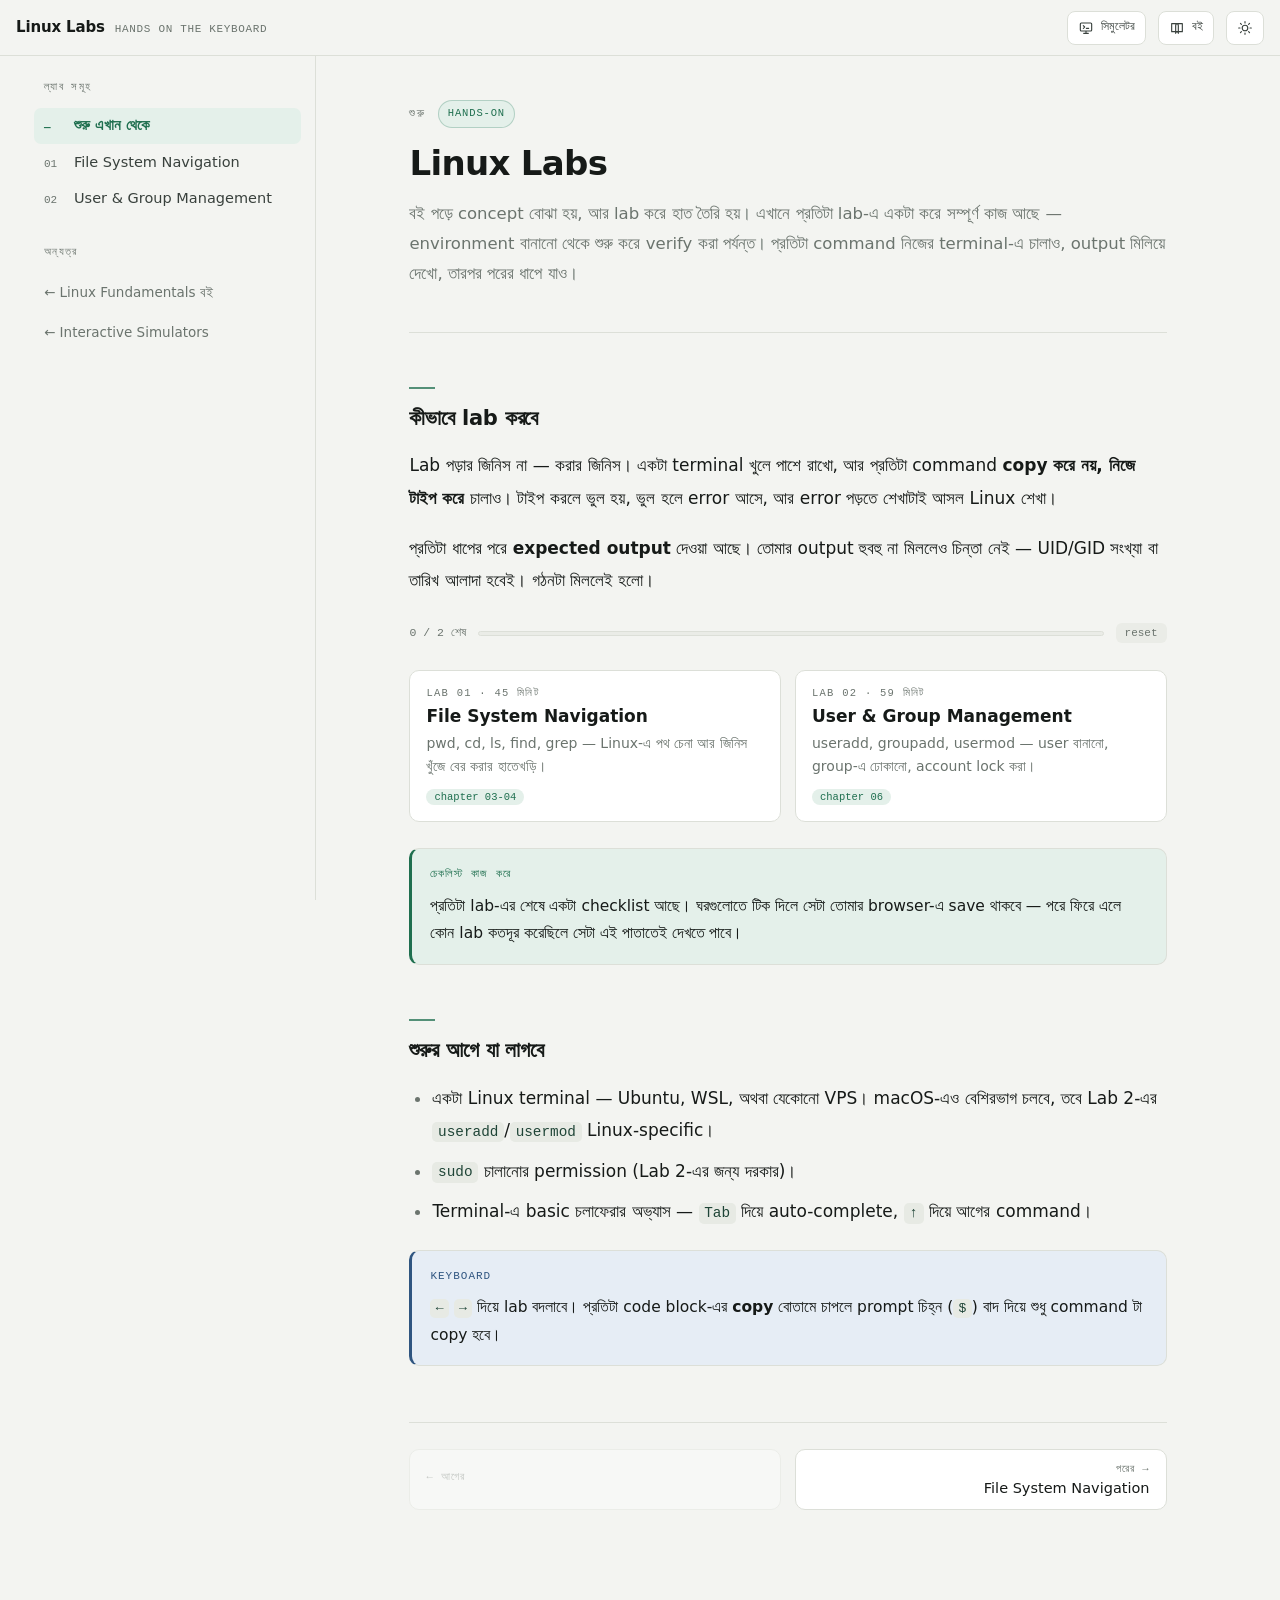
==== labs.html @ 4e027e4c "feat: add labs page and update simulators and index navigation links" ====
<!DOCTYPE html>
<html lang="bn" data-theme="light">
<head>
<meta charset="UTF-8">
<meta name="viewport" content="width=device-width, initial-scale=1">
<title>Linux Labs — হাতে-কলমে অনুশীলন</title>
<style>
/* ============================================================
   TOKENS  — index.html / simulators.html-এর সাথে হুবহু এক
   ============================================================ */
:root{
  --bg:#F3F4F1;
  --surface:#FFFFFF;
  --surface-2:#EAECE7;
  --text:#161A18;
  --text-soft:#39413D;
  --muted:#6B746E;
  --border:#DCDFD8;
  --border-strong:#C4C9C0;
  --accent:#1F6F4F;
  --accent-soft:#E4F0EA;
  --amber:#8A5A00;
  --amber-soft:#FBF0DC;
  --red:#A32217;
  --red-soft:#FBE7E4;
  --blue:#2F5580;
  --blue-soft:#E6EDF5;
  --code-bg:#1B211F;
  --code-text:#DCE5E0;
  --code-inline-bg:#E7EAE4;
  --code-inline-text:#1E4436;
  --shadow:0 1px 2px rgba(20,30,25,.05), 0 8px 24px -14px rgba(20,30,25,.28);

  --mono:"SF Mono",ui-monospace,"JetBrains Mono","Cascadia Mono",Menlo,Consolas,"Liberation Mono",monospace;
  --bangla:"Noto Sans Bengali","Hind Siliguri","Baloo Da 2",SolaimanLipi,Kalpurush,"Nirmala UI","Shonar Bangla",system-ui,-apple-system,"Segoe UI",Roboto,sans-serif;

  --measure:70ch;
  --sidebar:296px;
  --r:10px;
}
html[data-theme="dark"]{
  --bg:#101413;
  --surface:#171C1A;
  --surface-2:#1E2523;
  --text:#E2E8E4;
  --text-soft:#C3CCC7;
  --muted:#8B9791;
  --border:#28302D;
  --border-strong:#39433F;
  --accent:#5FBF8E;
  --accent-soft:#16261F;
  --amber:#D9A441;
  --amber-soft:#2A2115;
  --red:#E77A6E;
  --red-soft:#2C1A18;
  --blue:#7FA9DA;
  --blue-soft:#161F2A;
  --code-bg:#0B0F0E;
  --code-text:#D3DCD7;
  --code-inline-bg:#20302A;
  --code-inline-text:#8ED9B4;
  --shadow:0 1px 2px rgba(0,0,0,.4), 0 10px 30px -18px rgba(0,0,0,.9);
}

/* ============================================================
   BASE
   ============================================================ */
*,*::before,*::after{box-sizing:border-box}
html{scroll-behavior:smooth;-webkit-text-size-adjust:100%}
@media (prefers-reduced-motion:reduce){html{scroll-behavior:auto}*{animation:none!important;transition:none!important}}
body{
  margin:0;background:var(--bg);color:var(--text);
  font-family:var(--bangla);font-size:17px;line-height:1.9;
  font-feature-settings:"kern";
  -webkit-font-smoothing:antialiased;
}
h1,h2,h3,h4{line-height:1.45;font-weight:700;color:var(--text)}
p{margin:0 0 1.05em}
a{color:var(--accent);text-decoration-thickness:1px;text-underline-offset:3px}
::selection{background:var(--accent-soft);color:var(--text)}
:focus-visible{outline:2px solid var(--accent);outline-offset:3px;border-radius:4px}
.mono,.eyebrow,.layer-tag,.kbd,.tocnum,.ch-num{font-family:var(--mono)}

code{
  font-family:var(--mono);font-size:.845em;
  background:var(--code-inline-bg);color:var(--code-inline-text);
  padding:.15em .4em;border-radius:5px;word-break:break-word;
}

/* ============================================================
   PROGRESS
   ============================================================ */
#progress{position:fixed;top:0;left:0;height:2px;width:0;background:var(--accent);z-index:60;transition:width .12s linear}

/* ============================================================
   TOPBAR
   ============================================================ */
header.topbar{
  position:sticky;top:0;z-index:50;
  display:flex;align-items:center;gap:12px;
  height:56px;padding:0 16px;
  background:var(--bg);
  background:color-mix(in srgb,var(--bg) 88%,transparent);
  backdrop-filter:saturate(140%) blur(10px);
  border-bottom:1px solid var(--border);
}
.brand{display:flex;align-items:baseline;gap:10px;min-width:0}
.brand b{font-size:15px;letter-spacing:-.01em;white-space:nowrap}
.brand span{font-family:var(--mono);font-size:11px;color:var(--muted);letter-spacing:.06em;text-transform:uppercase}
.spacer{flex:1}
.iconbtn{
  display:inline-flex;align-items:center;justify-content:center;gap:7px;
  height:34px;min-width:34px;padding:0 10px;
  background:var(--surface);color:var(--text-soft);
  border:1px solid var(--border);border-radius:8px;cursor:pointer;
  font-family:var(--mono);font-size:12px;text-decoration:none;
}
.iconbtn:hover{border-color:var(--border-strong);color:var(--text)}
.iconbtn svg{width:16px;height:16px;stroke:currentColor;fill:none;stroke-width:1.7;stroke-linecap:round;stroke-linejoin:round}
#menuBtn{display:none}

/* ============================================================
   LAYOUT
   ============================================================ */
.wrap{display:flex;align-items:flex-start;max-width:1240px;margin:0 auto}
aside{
  position:sticky;top:56px;flex:0 0 var(--sidebar);width:var(--sidebar);
  height:calc(100vh - 56px);overflow-y:auto;padding:22px 14px 60px;
  border-right:1px solid var(--border);
  scrollbar-width:thin;
}
aside .sec-label{
  font-family:var(--mono);font-size:10.5px;letter-spacing:.12em;text-transform:uppercase;
  color:var(--muted);padding:0 10px;margin-bottom:10px;
}
aside .sec-label + .sec-label,aside nav + .sec-label{margin-top:26px}
nav ol{list-style:none;margin:0;padding:0}
.toc-item{
  display:flex;gap:10px;align-items:baseline;width:100%;text-align:left;
  padding:7px 10px;margin-bottom:1px;border:0;background:none;cursor:pointer;
  border-radius:7px;color:var(--text-soft);font-family:var(--bangla);font-size:14.5px;line-height:1.5;
}
.toc-item:hover{background:var(--surface-2)}
.toc-item .tocnum{font-size:11px;color:var(--muted);flex:0 0 20px}
.toc-item.active{background:var(--accent-soft);color:var(--accent);font-weight:600}
.toc-item.active .tocnum{color:var(--accent)}
.toc-item .dot{
  flex:0 0 7px;width:7px;height:7px;border-radius:50%;margin-left:auto;
  background:var(--accent);opacity:0;transition:opacity .15s;
}
.toc-item.done .dot{opacity:.85}
.backlink{
  display:flex;gap:8px;align-items:center;padding:7px 10px;border-radius:7px;
  color:var(--muted);font-size:13.5px;text-decoration:none;
}
.backlink:hover{background:var(--surface-2);color:var(--accent)}

main{flex:1;min-width:0;padding:44px 40px 96px}
.col{max-width:var(--measure);margin:0 auto}

/* ============================================================
   LAB SECTION
   ============================================================ */
.lab{display:none}
.lab.active{display:block;animation:fade .28s ease}
@keyframes fade{from{opacity:0;transform:translateY(6px)}to{opacity:1;transform:none}}

.ch-head{margin-bottom:34px;padding-bottom:26px;border-bottom:1px solid var(--border)}
.ch-meta{display:flex;align-items:center;gap:12px;margin-bottom:14px;flex-wrap:wrap}
.ch-num{font-size:12px;letter-spacing:.14em;color:var(--muted);text-transform:uppercase}
.layer-tag{
  font-size:10.5px;letter-spacing:.08em;text-transform:uppercase;
  padding:3px 9px;border-radius:999px;
  background:var(--accent-soft);color:var(--accent);border:1px solid color-mix(in srgb,var(--accent) 25%,transparent);
}
.layer-tag.time{background:var(--surface-2);color:var(--muted);border-color:var(--border)}
.ch-head h2{margin:0;font-size:clamp(26px,4.2vw,34px);letter-spacing:-.02em;line-height:1.28}
.ch-lede{margin-top:14px;color:var(--muted);font-size:16.5px;line-height:1.8}

.lab h3{margin:46px 0 16px;font-size:21px;letter-spacing:-.01em;padding-top:8px}
.lab h3::before{content:"";display:block;width:26px;height:2px;background:var(--accent);margin-bottom:14px;opacity:.75}
.lab h4{margin:26px 0 10px;font-size:16.5px}
.lab ul,.lab ol{margin:0 0 1.1em;padding-left:1.35em}
.lab li{margin-bottom:.5em}
.lab li::marker{color:var(--muted)}
strong,b{font-weight:700;color:var(--text)}
hr{border:0;border-top:1px solid var(--border);margin:44px 0}

/* ============================================================
   BOX / CALLOUT
   ============================================================ */
.box{
  margin:22px 0;padding:16px 18px;border-radius:var(--r);
  border:1px solid var(--border);border-left:3px solid var(--border-strong);
  background:var(--surface);font-size:15.5px;line-height:1.78;
}
.box .box-t{font-family:var(--mono);font-size:11px;letter-spacing:.09em;text-transform:uppercase;margin-bottom:8px;color:var(--text-soft)}
.box p:last-child,.box ul:last-child,.box ol:last-child{margin-bottom:0}
.box.note{border-left-color:var(--blue);background:var(--blue-soft)}
.box.note .box-t{color:var(--blue)}
.box.tip{border-left-color:var(--accent);background:var(--accent-soft)}
.box.tip .box-t{color:var(--accent)}
.box.warn{border-left-color:var(--amber);background:var(--amber-soft)}
.box.warn .box-t{color:var(--amber)}
.box.danger{border-left-color:var(--red);background:var(--red-soft)}
.box.danger .box-t{color:var(--red)}
.box.confuse{border-left-color:var(--border-strong);background:var(--surface-2)}
.box.confuse .box-t{color:var(--muted)}

table{width:100%;border-collapse:collapse;margin:22px 0;font-size:15px}
th,td{border:1px solid var(--border);padding:9px 12px;text-align:left;vertical-align:top}
th{background:var(--surface-2);font-weight:600;font-size:13.5px}
td{background:var(--surface)}

/* ============================================================
   CODE BLOCK
   ============================================================ */
.code{position:relative;margin:20px 0}
.code-bar{
  display:flex;align-items:center;justify-content:space-between;
  background:var(--code-bg);border-bottom:1px solid rgba(255,255,255,.09);
  padding:7px 10px 7px 14px;border-radius:var(--r) var(--r) 0 0;
}
.code-bar span{font-family:var(--mono);font-size:11px;color:#8FA69A;letter-spacing:.05em}
.copy{
  font-family:var(--mono);font-size:11px;color:#9FB5A9;background:rgba(255,255,255,.07);
  border:0;border-radius:6px;padding:4px 9px;cursor:pointer;
}
.copy:hover{background:rgba(255,255,255,.14);color:#DCE5E0}
.copy.done{color:#7FD9A9}
.code pre{
  margin:0;background:var(--code-bg);color:var(--code-text);
  padding:14px 16px;border-radius:0 0 var(--r) var(--r);
  overflow-x:auto;font-family:var(--mono);font-size:13.5px;line-height:1.75;
}
.code pre .c{color:#7E9A8C}   /* comment */
.code pre .p{color:#6FBF97}   /* prompt  */
.code pre .o{color:#9FB5A9}   /* output  */

/* ============================================================
   OUTPUT  — screenshot-এর বদলে আসল terminal output
   ============================================================ */
.out{
  margin:16px 0 22px;border:1px solid var(--border-strong);border-radius:var(--r);
  background:var(--surface);overflow:hidden;
}
.out-bar{
  display:flex;align-items:center;gap:8px;padding:7px 13px;
  background:var(--surface-2);border-bottom:1px solid var(--border);
  font-family:var(--mono);font-size:10.5px;letter-spacing:.11em;text-transform:uppercase;color:var(--muted);
}
.out-bar::before{content:"";width:7px;height:7px;border-radius:50%;background:var(--accent);flex:0 0 7px}
.out pre{
  margin:0;padding:13px 16px;overflow-x:auto;
  font-family:var(--mono);font-size:13px;line-height:1.8;color:var(--text-soft);white-space:pre;
}
.out pre b{color:var(--accent);font-weight:600}
.out .note-line{
  padding:10px 16px;border-top:1px solid var(--border);
  font-size:14.5px;line-height:1.7;color:var(--muted);background:var(--surface-2);
}

/* ============================================================
   STEP
   ============================================================ */
.step{
  position:relative;margin:34px 0;padding:0 0 0 46px;
}
.step::before{
  content:attr(data-n);position:absolute;left:0;top:1px;
  width:30px;height:30px;border-radius:50%;
  display:flex;align-items:center;justify-content:center;
  font-family:var(--mono);font-size:12.5px;font-weight:600;
  background:var(--accent-soft);color:var(--accent);
  border:1px solid color-mix(in srgb,var(--accent) 28%,transparent);
}
.step::after{
  content:"";position:absolute;left:15px;top:38px;bottom:-16px;width:1px;background:var(--border);
}
.step:last-of-type::after{display:none}
.step > h4{margin:2px 0 10px;font-size:17px}
.step > .obj{
  font-size:15px;color:var(--muted);margin:0 0 12px;
}
@media (max-width:520px){
  .step{padding-left:0}
  .step::before{position:static;margin-bottom:10px}
  .step::after{display:none}
}

/* ============================================================
   CHALLENGE / SOLUTION
   ============================================================ */
.solve{margin:18px 0 0;border:1px dashed var(--border-strong);border-radius:var(--r);overflow:hidden}
.solve > summary{
  list-style:none;cursor:pointer;padding:11px 16px;background:var(--surface-2);
  font-family:var(--mono);font-size:11.5px;letter-spacing:.09em;text-transform:uppercase;color:var(--muted);
  display:flex;align-items:center;gap:9px;
}
.solve > summary::-webkit-details-marker{display:none}
.solve > summary::before{content:"▸";color:var(--accent);font-size:13px}
.solve[open] > summary::before{content:"▾"}
.solve > summary:hover{color:var(--accent)}
.solve .sbody{padding:4px 16px 14px}
.solve .sbody > :first-child{margin-top:14px}

/* ============================================================
   CHECKLIST
   ============================================================ */
.check{
  margin:26px 0;border:1px solid var(--border);border-radius:var(--r);
  background:var(--surface);overflow:hidden;
}
.check .ct{
  padding:11px 16px;background:var(--surface-2);border-bottom:1px solid var(--border);
  font-family:var(--mono);font-size:11px;letter-spacing:.09em;text-transform:uppercase;color:var(--muted);
}
.check label{
  display:flex;gap:12px;align-items:flex-start;padding:11px 16px;
  border-bottom:1px solid var(--border);cursor:pointer;font-size:15.5px;line-height:1.7;
}
.check label:last-child{border-bottom:0}
.check label:hover{background:var(--surface-2)}
.check input{
  appearance:none;flex:0 0 18px;width:18px;height:18px;margin-top:5px;
  border:1.5px solid var(--border-strong);border-radius:5px;background:var(--surface);cursor:pointer;
}
.check input:checked{background:var(--accent);border-color:var(--accent)}
.check input:checked::after{
  content:"✓";display:block;color:#fff;font-size:12px;line-height:15px;text-align:center;font-weight:700;
}
.check input:checked + span{color:var(--muted);text-decoration:line-through;text-decoration-color:var(--border-strong)}

/* ============================================================
   HUB
   ============================================================ */
.hub-grid{display:grid;grid-template-columns:repeat(auto-fill,minmax(248px,1fr));gap:14px;margin:26px 0}
.hub-card{
  text-align:left;padding:16px;border:1px solid var(--border);border-radius:var(--r);
  background:var(--surface);cursor:pointer;font-family:var(--bangla);position:relative;
  transition:border-color .15s,transform .15s,box-shadow .15s;
}
.hub-card:hover{border-color:var(--accent);transform:translateY(-2px);box-shadow:var(--shadow)}
.hub-card .hn{font-family:var(--mono);font-size:10.5px;letter-spacing:.12em;text-transform:uppercase;color:var(--muted)}
.hub-card .ht{font-size:17px;font-weight:700;margin:7px 0 6px;color:var(--text)}
.hub-card .hd2{font-size:14px;color:var(--muted);line-height:1.65}
.hub-card .hc{
  display:inline-block;margin-top:11px;font-family:var(--mono);font-size:10.5px;
  padding:2px 8px;border-radius:999px;background:var(--accent-soft);color:var(--accent);
}
.hub-card .hdone{
  position:absolute;top:14px;right:14px;font-family:var(--mono);font-size:10px;
  color:var(--accent);opacity:0;transition:opacity .15s;
}
.hub-card.done .hdone{opacity:1}
.hub-card.done{border-color:color-mix(in srgb,var(--accent) 40%,var(--border))}

.progress-line{
  display:flex;align-items:center;gap:12px;margin:26px 0 6px;
  font-family:var(--mono);font-size:11.5px;color:var(--muted);
}
.progress-line .bar{
  flex:1;height:5px;border-radius:999px;background:var(--surface-2);overflow:hidden;
  border:1px solid var(--border);
}
.progress-line .bar i{display:block;height:100%;background:var(--accent);width:0;transition:width .3s}

/* ============================================================
   PAGER + RESPONSIVE
   ============================================================ */
.pager{display:flex;gap:14px;margin-top:56px;padding-top:26px;border-top:1px solid var(--border)}
.pager button{
  flex:1;padding:13px 16px;border-radius:var(--r);cursor:pointer;
  background:var(--surface);border:1px solid var(--border);color:var(--text);
  font-family:var(--bangla);font-size:14.5px;text-align:left;
}
.pager button:hover:not(:disabled){border-color:var(--accent);color:var(--accent)}
.pager button:disabled{opacity:.35;cursor:not-allowed}
.pager .dir{display:block;font-family:var(--mono);font-size:10.5px;letter-spacing:.1em;text-transform:uppercase;color:var(--muted);margin-bottom:5px}
.pager .nextbtn{text-align:right}

.scrim{position:fixed;inset:0;background:rgba(10,14,12,.45);z-index:44;display:none}
.scrim.open{display:block}

@media (max-width:960px){
  #menuBtn{display:inline-flex}
  .brand span{display:none}
  aside{
    position:fixed;top:56px;left:0;z-index:45;
    background:var(--surface);transform:translateX(-104%);transition:transform .22s ease,visibility .22s;
    box-shadow:var(--shadow);visibility:hidden;
  }
  aside.open{transform:none;visibility:visible}
  main{padding:30px 20px 80px}
  body{font-size:16.5px}
}
@media (max-width:640px){
  .topbar a.iconbtn span{display:none}
  .pager{flex-direction:column}
  main{padding:24px 15px 70px}
  .code pre{font-size:12.5px}
  .out pre{font-size:12px}
}
@media print{
  aside,header.topbar,.pager,#progress{display:none}
  .lab{display:block!important;page-break-after:always}
  .solve{display:block}
  .solve .sbody{display:block!important}
}
</style>
</head>
<body>

<div id="progress"></div>

<header class="topbar">
  <button class="iconbtn" id="menuBtn" aria-label="Menu">
    <svg viewBox="0 0 24 24"><path d="M4 7h16M4 12h16M4 17h16"/></svg>
  </button>
  <div class="brand">
    <b>Linux Labs</b>
    <span>hands on the keyboard</span>
  </div>
  <div class="spacer"></div>
  <a class="iconbtn" href="simulators.html" title="Interactive simulators">
    <svg viewBox="0 0 24 24"><path d="M5 4.5h14a1.5 1.5 0 0 1 1.5 1.5v9a1.5 1.5 0 0 1-1.5 1.5H5A1.5 1.5 0 0 1 3.5 15V6A1.5 1.5 0 0 1 5 4.5zM8.5 20h7M12 16.5V20"/><path d="M8 8.5l2 2-2 2M12.5 12.5h3.5"/></svg>
    <span>সিমুলেটর</span>
  </a>
  <a class="iconbtn" href="index.html" title="বইয়ে ফিরে যাও">
    <svg viewBox="0 0 24 24"><path d="M4 5.5h7a3 3 0 0 1 3 3V20a2.5 2.5 0 0 0-2.5-2.5H4zM20 5.5h-7a3 3 0 0 0-3 3V20a2.5 2.5 0 0 1 2.5-2.5H20z"/></svg>
    <span>বই</span>
  </a>
  <button class="iconbtn" id="themeBtn" aria-label="Theme" title="Dark / light">
    <svg id="themeIcon" viewBox="0 0 24 24"><circle cx="12" cy="12" r="4.2"/><path d="M12 2.5v2M12 19.5v2M2.5 12h2M19.5 12h2M5.2 5.2l1.4 1.4M17.4 17.4l1.4 1.4M18.8 5.2l-1.4 1.4M6.6 17.4l-1.4 1.4"/></svg>
  </button>
</header>

<div class="scrim" id="scrim"></div>

<div class="wrap">
  <aside id="sidebar">
    <div class="sec-label">ল্যাব সমূহ</div>
    <nav><ol id="toc"></ol></nav>
    <div class="sec-label">অন্যত্র</div>
    <a class="backlink" href="index.html">← Linux Fundamentals বই</a>
    <a class="backlink" href="simulators.html">← Interactive Simulators</a>
  </aside>

  <main>
    <div class="col" id="content">

<!-- ================================================================
     HUB
     ================================================================ -->
<section class="lab active" id="l0" data-title="শুরু এখান থেকে" data-layer="hub">
  <div class="ch-head">
    <div class="ch-meta"><span class="ch-num">শুরু</span><span class="layer-tag">hands-on</span></div>
    <h2>Linux Labs</h2>
    <p class="ch-lede">বই পড়ে concept বোঝা হয়, আর lab করে হাত তৈরি হয়। এখানে প্রতিটা lab-এ একটা করে সম্পূর্ণ কাজ আছে — environment বানানো থেকে শুরু করে verify করা পর্যন্ত। প্রতিটা command নিজের terminal-এ চালাও, output মিলিয়ে দেখো, তারপর পরের ধাপে যাও।</p>
  </div>

  <h3>কীভাবে lab করবে</h3>
  <p>Lab পড়ার জিনিস না — করার জিনিস। একটা terminal খুলে পাশে রাখো, আর প্রতিটা command <b>copy করে নয়, নিজে টাইপ করে</b> চালাও। টাইপ করলে ভুল হয়, ভুল হলে error আসে, আর error পড়তে শেখাটাই আসল Linux শেখা।</p>
  <p>প্রতিটা ধাপের পরে <b>expected output</b> দেওয়া আছে। তোমার output হুবহু না মিললেও চিন্তা নেই — UID/GID সংখ্যা বা তারিখ আলাদা হবেই। গঠনটা মিললেই হলো।</p>

  <div class="progress-line">
    <span id="hubCount">0 / 2 শেষ</span>
    <span class="bar"><i id="hubBar"></i></span>
    <button class="copy" id="resetBtn" style="background:var(--surface-2);color:var(--muted)">reset</button>
  </div>

  <div class="hub-grid" id="hubGrid"></div>

  <div class="box tip">
    <div class="box-t">চেকলিস্ট কাজ করে</div>
    <p>প্রতিটা lab-এর শেষে একটা checklist আছে। ঘরগুলোতে টিক দিলে সেটা তোমার browser-এ save থাকবে — পরে ফিরে এলে কোন lab কতদূর করেছিলে সেটা এই পাতাতেই দেখতে পাবে।</p>
  </div>

  <h3>শুরুর আগে যা লাগবে</h3>
  <ul>
    <li>একটা Linux terminal — Ubuntu, WSL, অথবা যেকোনো VPS। macOS-এও বেশিরভাগ চলবে, তবে Lab 2-এর <code>useradd</code>/<code>usermod</code> Linux-specific।</li>
    <li><code>sudo</code> চালানোর permission (Lab 2-এর জন্য দরকার)।</li>
    <li>Terminal-এ basic চলাফেরার অভ্যাস — <code>Tab</code> দিয়ে auto-complete, <code>↑</code> দিয়ে আগের command।</li>
  </ul>

  <div class="box note">
    <div class="box-t">Keyboard</div>
    <p><code>←</code> <code>→</code> দিয়ে lab বদলাবে। প্রতিটা code block-এর <b>copy</b> বোতামে চাপলে prompt চিহ্ন (<code>$</code>) বাদ দিয়ে শুধু command টা copy হবে।</p>
  </div>
</section>


<!-- ================================================================
     LAB 1 — FILE SYSTEM NAVIGATION
     ================================================================ -->
<section class="lab" id="l1" data-title="File System Navigation" data-layer="chapter 03-04" data-time="45 মিনিট"
         data-desc="pwd, cd, ls, find, grep — Linux-এ পথ চেনা আর জিনিস খুঁজে বের করার হাতেখড়ি।">
  <div class="ch-head">
    <div class="ch-meta">
      <span class="ch-num">Lab 01</span>
      <span class="layer-tag">chapter 03-04</span>
      <span class="layer-tag time">≈ 45 মিনিট</span>
    </div>
    <h2>Mastering Linux File System Navigation</h2>
    <p class="ch-lede">Linux-এ file system-এ চলাফেরা করতে পারাটা সবচেয়ে গোড়ার দক্ষতা। এই lab-এ তুমি একটা practice directory বানাবে, তার ভেতরে ঘুরবে, file খুঁজবে, আর file-এর ভেতরের লেখা খুঁজবে — <code>pwd</code>, <code>cd</code>, <code>ls</code>, <code>find</code> আর <code>grep</code> দিয়ে।</p>
  </div>

  <h3>এই lab শেষে যা পারবে</h3>
  <ul>
    <li><code>pwd</code> দিয়ে বুঝবে তুমি এখন কোথায় দাঁড়িয়ে আছো।</li>
    <li><code>cd</code> দিয়ে absolute আর relative — দুই রকম path ধরেই চলাচল করবে।</li>
    <li><code>ls</code> দিয়ে কোনো directory-র ভেতরে কী আছে দেখবে, hidden file সহ।</li>
    <li><code>find</code> দিয়ে নাম ধরে file খুঁজবে।</li>
    <li><code>grep</code> দিয়ে file-এর <b>ভেতরের</b> লেখা খুঁজবে।</li>
  </ul>

  <div class="box note">
    <div class="box-t">দরকারি</div>
    <p>একটা Linux terminal বা WSL, আর terminal-এ টাইপ করার সামান্য অভ্যাস। এই lab-এ কোনো <code>sudo</code> লাগবে না — সব কাজ তোমার নিজের home directory-র ভেতরে।</p>
  </div>

  <h3>Lab Setup</h3>
  <p>প্রথমে practice করার জন্য একটা directory structure বানিয়ে নিই। নিচের command গুলো একসাথে terminal-এ চালাও:</p>

  <div class="code">
    <div class="code-bar"><span>bash — setup</span><button class="copy">copy</button></div>
<pre><span class="c"># মূল directory গুলো বানাও</span>
mkdir -p ~/code/lab/projects/website
mkdir -p ~/code/lab/documents/reports
mkdir -p ~/code/lab/documents/notes

<span class="c"># কিছু নমুনা file বানাও</span>
echo "Hello World"   &gt; ~/code/lab/projects/website/index.html
echo "Project Plan"  &gt; ~/code/lab/documents/reports/plan.txt
echo "Meeting Notes" &gt; ~/code/lab/documents/notes/meeting.txt
echo "Todo List"     &gt; ~/code/lab/documents/notes/todo.txt</pre>
  </div>

  <p><code>mkdir -p</code>-এর <code>-p</code> মানে — মাঝের directory গুলো না থাকলে সেগুলোও বানিয়ে নাও। আর <code>echo "..." &gt; file</code> মানে — লেখাটা screen-এ না দেখিয়ে file-এ লিখে দাও।</p>

  <p>এখন যে structure টা তৈরি হলো, সেটা দেখতে এমন:</p>
  <div class="out">
    <div class="out-bar">তৈরি হওয়া structure</div>
<pre>~/code/lab/
├── projects/
│   └── website/
│       └── index.html      <span class="o">← "Hello World"</span>
└── documents/
    ├── reports/
    │   └── plan.txt        <span class="o">← "Project Plan"</span>
    └── notes/
        ├── meeting.txt     <span class="o">← "Meeting Notes"</span>
        └── todo.txt        <span class="o">← "Todo List"</span></pre>
  </div>

  <h3>অনুশীলন</h3>

  <!-- STEP 1 -->
  <div class="step" data-n="1">
    <h4>pwd — আমি এখন কোথায়?</h4>
    <p class="obj">লক্ষ্য: file system-এ নিজের বর্তমান অবস্থান জানা।</p>

    <div class="code">
      <div class="code-bar"><span>bash</span><button class="copy">copy</button></div>
<pre>$ pwd</pre>
    </div>

    <div class="out">
      <div class="out-bar">output</div>
<pre>/root</pre>
      <div class="note-line">তোমার নিজের output আলাদা হতে পারে — যেমন <code>/home/mostofa</code>। এটাই তোমার home directory।</div>
    </div>

    <p><b>ব্যাখ্যা:</b> <code>pwd</code> মানে <b>P</b>rint <b>W</b>orking <b>D</b>irectory। Shell সবসময় কোনো না কোনো directory-তে "দাঁড়িয়ে" থাকে — সেটাই তোমার current working directory। কোনো command relative path দিলে সেটা এই জায়গা থেকেই হিসেব হয়।</p>
  </div>

  <!-- STEP 2 -->
  <div class="step" data-n="2">
    <h4>cd — এক জায়গা থেকে আরেক জায়গায়</h4>
    <p class="obj">লক্ষ্য: absolute আর relative — দুই রকম path দিয়েই চলাচল করা।</p>

    <div class="code">
      <div class="code-bar"><span>bash</span><button class="copy">copy</button></div>
<pre>$ cd ~/code/lab</pre>
    </div>

    <p><code>~</code> চিহ্নটা তোমার home directory-র শর্টকাট। তাই <code>~/code/lab</code> মানে <code>/home/তোমার-নাম/code/lab</code>।</p>

    <p>এবার ভেতরে ঘুরে দেখো:</p>
    <div class="code">
      <div class="code-bar"><span>bash</span><button class="copy">copy</button></div>
<pre><span class="c"># projects-এ ঢোকো</span>
$ cd projects
$ pwd                             <span class="c"># কোথায় আছি মিলিয়ে নাও</span>

<span class="c"># এক ধাপ উপরে ফিরে যাও</span>
$ cd ..
$ pwd                             <span class="c"># এখন ~/code/lab-এ থাকার কথা</span>

<span class="c"># absolute path দিয়ে সরাসরি notes-এ</span>
$ cd ~/code/lab/documents/notes
$ pwd</pre>
    </div>

    <div class="out">
      <div class="out-bar">output — ধাপে ধাপে</div>
<pre>/root/code/lab/projects
/root/code/lab
/root/code/lab/documents/notes</pre>
    </div>

    <div class="box confuse">
      <div class="box-t">দুই রকম path</div>
      <p><b>Absolute path</b> শুরু হয় <code>/</code> দিয়ে — যেমন <code>/root/code/lab</code>। তুমি যেখানেই থাকো, এই path সবসময় একই জায়গা বোঝায়।</p>
      <p><b>Relative path</b> শুরু হয় তোমার বর্তমান অবস্থান থেকে — যেমন <code>projects</code> বা <code>..</code>। <code>.</code> মানে "এখানেই", <code>..</code> মানে "এক ধাপ উপরে"।</p>
      <p>খালি <code>cd</code> লিখে Enter দিলে সরাসরি home-এ ফিরে যাবে। আর <code>cd -</code> দিলে ঠিক আগে যেখানে ছিলে সেখানে ফিরবে।</p>
    </div>
  </div>

  <!-- STEP 3 -->
  <div class="step" data-n="3">
    <h4>ls — ভেতরে কী আছে?</h4>
    <p class="obj">লক্ষ্য: directory-র ভেতরের জিনিস দেখা, hidden file সহ।</p>

    <div class="code">
      <div class="code-bar"><span>bash</span><button class="copy">copy</button></div>
<pre><span class="c"># সাধারণ তালিকা</span>
$ ls

<span class="c"># বিস্তারিত + hidden file সহ</span>
$ ls -la

<span class="c"># অন্য directory-তে না গিয়েই সেটার ভেতর দেখা</span>
$ ls ~/code/lab/projects</pre>
    </div>

    <div class="out">
      <div class="out-bar">output — ls -la (notes directory-তে)</div>
<pre>total 16
drwxr-xr-x 2 root root 4096 Sep  6 11:20 <b>.</b>
drwxr-xr-x 4 root root 4096 Sep  6 11:20 <b>..</b>
-rw-r--r-- 1 root root   14 Sep  6 11:20 meeting.txt
-rw-r--r-- 1 root root   10 Sep  6 11:20 todo.txt</pre>
      <div class="note-line">প্রথম দুটো লাইন <code>.</code> আর <code>..</code> — নিজে আর তার parent। এগুলো সবসময় থাকে।</div>
    </div>

    <p><b>ব্যাখ্যা:</b> <code>-l</code> মানে long format — permission, owner, size, তারিখ সব দেখায়। <code>-a</code> মানে all — <code>.</code> দিয়ে শুরু হওয়া hidden file গুলোও দেখায়। দুটো একসাথে <code>-la</code>।</p>

    <table>
      <tr><th>যা দেখছো</th><th>মানে</th></tr>
      <tr><td><code>d</code> দিয়ে শুরু</td><td>এটা একটা directory</td></tr>
      <tr><td><code>-</code> দিয়ে শুরু</td><td>এটা একটা সাধারণ file</td></tr>
      <tr><td><code>rw-r--r--</code></td><td>কে পড়তে/লিখতে/চালাতে পারবে — permission</td></tr>
      <tr><td><code>root root</code></td><td>file-এর owner আর group</td></tr>
    </table>

    <div class="box tip">
      <div class="box-t">সাথে সিমুলেটর</div>
      <p>Permission-এর <code>rwxr-xr-x</code> অংশটা এখনই পুরো বুঝতে হবে না। কৌতূহল হলে <a href="simulators.html#s1">Permission Calculator সিমুলেটর</a> খুলে switch গুলো নেড়ে দেখতে পারো।</p>
    </div>
  </div>

  <!-- STEP 4 -->
  <div class="step" data-n="4">
    <h4>find — নাম ধরে file খোঁজা</h4>
    <p class="obj">লক্ষ্য: directory-র গভীরে লুকিয়ে থাকা file খুঁজে বের করা।</p>

    <div class="code">
      <div class="code-bar"><span>bash</span><button class="copy">copy</button></div>
<pre>$ cd ~/code/lab

<span class="c"># সব .txt file খুঁজে বের করো</span>
$ find . -name "*.txt"

<span class="c"># notes directory-র ভেতরের শুধু file গুলো</span>
$ find ./documents/notes -type f</pre>
    </div>

    <div class="out">
      <div class="out-bar">output</div>
<pre><span class="o">$ find . -name "*.txt"</span>
./documents/reports/plan.txt
./documents/notes/meeting.txt
./documents/notes/todo.txt

<span class="o">$ find ./documents/notes -type f</span>
./documents/notes/meeting.txt
./documents/notes/todo.txt</pre>
    </div>

    <p><b>ব্যাখ্যা:</b> <code>find</code>-এর গঠনটা হলো — <code>find &lt;কোথায় খুঁজব&gt; &lt;কী শর্তে&gt;</code>। এখানে <code>.</code> মানে "এখান থেকে শুরু করে নিচের সব", <code>-name</code> দিয়ে নামের প্যাটার্ন, আর <code>-type f</code> দিয়ে শুধু file (directory বাদ)।</p>

    <table>
      <tr><th>শর্ত</th><th>কী করে</th></tr>
      <tr><td><code>-name "*.txt"</code></td><td>নাম <code>.txt</code> দিয়ে শেষ হয় এমন সব</td></tr>
      <tr><td><code>-type f</code></td><td>শুধু file</td></tr>
      <tr><td><code>-type d</code></td><td>শুধু directory</td></tr>
      <tr><td><code>-iname "*.TXT"</code></td><td>নামের ছোট-বড় হাতের অক্ষর ধরবে না</td></tr>
    </table>

    <div class="box warn">
      <div class="box-t">Quote দিতে ভুলো না</div>
      <p><code>find . -name *.txt</code> — quote ছাড়া লিখলে shell নিজেই <code>*.txt</code> টা আগে বদলে ফেলে, তখন <code>find</code> ভুল জিনিস পায়। তাই সবসময় <code>"*.txt"</code> quote-এর ভেতরে লেখো।</p>
    </div>
  </div>

  <!-- STEP 5 -->
  <div class="step" data-n="5">
    <h4>grep — file-এর ভেতরের লেখা খোঁজা</h4>
    <p class="obj">লক্ষ্য: কোন file-এ কোন কথাটা লেখা আছে সেটা বের করা।</p>

    <div class="code">
      <div class="code-bar"><span>bash</span><button class="copy">copy</button></div>
<pre><span class="c"># documents-এর ভেতরের সব file-এ "Meeting" খোঁজো</span>
$ grep -r "Meeting" ~/code/lab/documents

<span class="c"># শুধু .txt file গুলোর ভেতরে "Plan" খোঁজো</span>
$ grep "Plan" ~/code/lab/documents/*/*.txt</pre>
    </div>

    <div class="out">
      <div class="out-bar">output</div>
<pre><span class="o">$ grep -r "Meeting" ~/code/lab/documents</span>
/root/code/lab/documents/notes/meeting.txt:<b>Meeting</b> Notes

<span class="o">$ grep "Plan" ~/code/lab/documents/*/*.txt</span>
/root/code/lab/documents/reports/plan.txt:Project <b>Plan</b></pre>
      <div class="note-line">Output-এর গঠন: <code>file-এর path : যে লাইনে পাওয়া গেছে</code></div>
    </div>

    <p><b>ব্যাখ্যা:</b> <code>grep</code> মানে <b>G</b>lobal <b>R</b>egular <b>E</b>xpression <b>P</b>rint। <code>find</code> খোঁজে <b>নাম</b> ধরে, আর <code>grep</code> খোঁজে <b>ভেতরের লেখা</b> ধরে — এই পার্থক্যটা মনে রাখা জরুরি।</p>

    <table>
      <tr><th>Flag</th><th>কী করে</th></tr>
      <tr><td><code>-r</code></td><td>directory-র ভেতরে ঢুকে ঢুকে খোঁজে</td></tr>
      <tr><td><code>-i</code></td><td>ছোট-বড় হাতের অক্ষর ধরে না</td></tr>
      <tr><td><code>-n</code></td><td>কত নম্বর লাইনে পাওয়া গেছে দেখায়</td></tr>
      <tr><td><code>-l</code></td><td>শুধু file-এর নাম দেখায়, লাইন না</td></tr>
    </table>
  </div>

  <h3>নিজে করো — Search Challenge</h3>
  <p>নিচের তিনটে কাজ নিজে চেষ্টা করো। উত্তর দেখার <b>আগে</b> নিজে লিখে চালিয়ে দেখো:</p>
  <ol>
    <li>যেসব file-এর ভেতরে "List" কথাটা আছে, সেগুলো খুঁজে বের করো।</li>
    <li><code>lab</code> directory আর তার ভেতরের সব জায়গা থেকে <code>.txt</code> file গুলো বের করো।</li>
    <li><code>lab</code>-এর ভেতরের শুধু directory গুলোর তালিকা করো (file বাদ দিয়ে)।</li>
  </ol>

  <details class="solve">
    <summary>সমাধান দেখো</summary>
    <div class="sbody">
      <div class="code">
        <div class="code-bar"><span>bash — solution</span><button class="copy">copy</button></div>
<pre><span class="c"># ১ — ভেতরের লেখা ধরে খোঁজা</span>
$ grep -r "List" ~/code/lab

<span class="c"># ২ — নাম ধরে খোঁজা</span>
$ find ~/code/lab -name "*.txt"

<span class="c"># ৩ — শুধু directory</span>
$ find ~/code/lab -type d</pre>
      </div>

      <div class="out">
        <div class="out-bar">output</div>
<pre><span class="o">১ →</span> /root/code/lab/documents/notes/todo.txt:Todo <b>List</b>

<span class="o">২ →</span> /root/code/lab/documents/reports/plan.txt
       /root/code/lab/documents/notes/meeting.txt
       /root/code/lab/documents/notes/todo.txt

<span class="o">৩ →</span> /root/code/lab
       /root/code/lab/projects
       /root/code/lab/projects/website
       /root/code/lab/documents
       /root/code/lab/documents/reports
       /root/code/lab/documents/notes</pre>
      </div>
      <p>খেয়াল করো — ৩ নম্বরের output-এ <code>~/code/lab</code> নিজেও আছে। কারণ যেখান থেকে খোঁজা শুরু, সেটাও একটা directory।</p>
    </div>
  </details>

  <h3>আটকে গেলে</h3>
  <table>
    <tr><th>Error</th><th>কী হয়েছে / কী করবে</th></tr>
    <tr><td><code>Permission denied</code></td><td><code>ls -la</code> দিয়ে permission দেখো। দরকার হলে <code>chmod</code> দিয়ে বদলাও, অথবা নিজের home directory-তে কাজ করো।</td></tr>
    <tr><td><code>No such file or directory</code></td><td>Path-এ টাইপো হয়েছে। <code>Tab</code> চেপে auto-complete ব্যবহার করো — তাহলে টাইপো হবেই না।</td></tr>
    <tr><td><code>command not found</code></td><td>Command-এর বানান ভুল, নাহলে জিনিসটা install করা নেই।</td></tr>
    <tr><td><code>find</code> কিছুই দিচ্ছে না</td><td>ঠিক জায়গা থেকে খুঁজছো কিনা দেখো — <code>pwd</code> দিয়ে মিলিয়ে নাও।</td></tr>
  </table>

  <div class="check" data-lab="l1">
    <div class="ct">Lab 1 — চেকলিস্ট</div>
    <label><input type="checkbox"><span>Setup command চালিয়ে directory structure বানিয়েছি</span></label>
    <label><input type="checkbox"><span><code>pwd</code> দিয়ে নিজের অবস্থান দেখেছি</span></label>
    <label><input type="checkbox"><span>Absolute আর relative — দুই রকম path দিয়েই <code>cd</code> করেছি</span></label>
    <label><input type="checkbox"><span><code>ls -la</code> চালিয়ে hidden file দেখেছি</span></label>
    <label><input type="checkbox"><span><code>find</code> দিয়ে নাম ধরে file খুঁজেছি</span></label>
    <label><input type="checkbox"><span><code>grep</code> দিয়ে ভেতরের লেখা খুঁজেছি</span></label>
    <label><input type="checkbox"><span>তিনটে challenge নিজে করেছি</span></label>
  </div>

  <div class="box tip">
    <div class="box-t">মূল কথা</div>
    <p><code>pwd</code> বলে <b>কোথায় আছি</b>, <code>cd</code> দিয়ে <b>জায়গা বদলাই</b>, <code>ls</code> দিয়ে <b>কী আছে দেখি</b>, <code>find</code> দিয়ে <b>নাম ধরে খুঁজি</b>, আর <code>grep</code> দিয়ে <b>ভেতরের লেখা খুঁজি</b>। এই পাঁচটা মিলেই Linux-এ চলাফেরার পুরো ভিত্তি।</p>
  </div>
</section>


<!-- ================================================================
     LAB 2 — USER AND GROUP MANAGEMENT
     ================================================================ -->
<section class="lab" id="l2" data-title="User &amp; Group Management" data-layer="chapter 06" data-time="59 মিনিট"
         data-desc="useradd, groupadd, usermod — user বানানো, group-এ ঢোকানো, account lock করা।">
  <div class="ch-head">
    <div class="ch-meta">
      <span class="ch-num">Lab 02</span>
      <span class="layer-tag">chapter 06</span>
      <span class="layer-tag time">≈ 59 মিনিট</span>
    </div>
    <h2>Linux User and Group Management</h2>
    <p class="ch-lede">একটা Linux system-এ কে কী করতে পারবে — পুরোটাই ঠিক হয় user আর group দিয়ে। এই lab-এ তুমি user বানাবে, group বানাবে, primary আর supplementary group-এ user বসাবে, আর দরকার হলে কোনো account সাময়িকভাবে বন্ধ (lock) করে আবার খুলবে।</p>
  </div>

  <h3>এই lab শেষে যা পারবে</h3>
  <ul>
    <li>নতুন user account বানাবে।</li>
    <li>Group বানাবে আর সেটার সদস্য দেখবে।</li>
    <li>Primary আর supplementary group — দুটোর পার্থক্য বুঝে user বসাবে।</li>
    <li>Account lock করে সেটা verify করবে, আবার unlock করবে।</li>
    <li>System-এর সব user-এর তালিকা দেখবে।</li>
  </ul>

  <div class="box warn">
    <div class="box-t">সাবধানতা</div>
    <p>এই lab-এর সব command <code>sudo</code> দিয়ে চলে, অর্থাৎ system-এ আসল পরিবর্তন হয়। তাই কাজটা <b>নিজের practice VM, WSL, বা ফেলে দেওয়া যায় এমন একটা VPS-এ</b> করো — কোনো production server-এ নয়। শেষে পরিষ্কার করার command গুলোও দেওয়া আছে।</p>
  </div>

  <h3>আগে দুটো ধারণা পরিষ্কার করে নাও</h3>

  <h4>Primary group</h4>
  <p>প্রতিটা user-এর ঠিক <b>একটা</b> primary group থাকে — বাধ্যতামূলক। তুমি যখন কোনো file বানাও, সেই file-এর group হয় তোমার primary group। User বানানোর সময় Linux সাধারণত username-এর নামেই একটা group বানিয়ে সেটাকে primary group করে দেয়।</p>

  <h4>Supplementary group</h4>
  <p>এগুলো <b>অতিরিক্ত</b> group — primary-র বাইরে বাড়তি access পাওয়ার জন্য। একজন user একসাথে অনেকগুলো supplementary group-এ থাকতে পারে। এই তালিকাটা <code>/etc/group</code> file-এ রাখা থাকে।</p>

  <div class="box note">
    <div class="box-t">বাস্তব উদাহরণ</div>
    <p>একটা কোম্পানিতে নতুন software developer এলো। তার primary group হলো <code>developers</code> — সে যা যা বানাবে সব ঐ group-এর হবে। কিন্তু তার project documentation-এও ঢোকা দরকার, তাই তাকে <code>docs</code> group-এ <b>supplementary</b> হিসেবে যোগ করা হলো। এতে সে নিজের department-এ থেকেও অন্য জায়গার access পেল।</p>
  </div>

  <h4>Account lock করা মানে কী</h4>
  <p>Lock করলে user আর password দিয়ে login করতে পারে না — কিন্তু তার account, file, কোনো কিছুই মুছে যায় না। কেউ লম্বা ছুটিতে গেলে বা সাময়িকভাবে access বন্ধ করতে হলে account মুছে না ফেলে lock করাই ঠিক কাজ।</p>

  <h3>যে দৃশ্যটা আমরা বানাবো</h3>
  <p>ধরো Poridhi নামের একটা টিম। আমরা চারজন user বানাবো — <b>nabil</b>, <b>minhaz</b>, <b>yasin</b>, <b>fazlul</b> — আর একটা group বানাবো <b>poridhi-minions</b>। তারপর nabil-কে ঐ group-এ primary হিসেবে বসাবো, আর বাকি তিনজনকে supplementary হিসেবে।</p>

  <div class="out">
    <div class="out-bar">যা বানাতে যাচ্ছি</div>
<pre>group: poridhi-minions
│
├── nabil     ← <b>primary</b> group এটাই
├── minhaz    ← supplementary (primary: minhaz)
├── yasin     ← supplementary (primary: yasin)
└── fazlul    ← supplementary (primary: fazlul) → পরে lock/unlock</pre>
  </div>

  <h3>অনুশীলন</h3>

  <!-- STEP 1 -->
  <div class="step" data-n="1">
    <h4>User বানানো</h4>
    <p class="obj">লক্ষ্য: Poridhi-র চারজন কর্মীর জন্য account বানানো।</p>

    <div class="code">
      <div class="code-bar"><span>bash</span><button class="copy">copy</button></div>
<pre>$ sudo useradd nabil
$ sudo useradd minhaz
$ sudo useradd yasin
$ sudo useradd fazlul</pre>
    </div>

    <p><b>ব্যাখ্যা:</b> <code>useradd</code> নতুন user বানায়। কিছু না বললে system নিজেই একটা UID দেয় (সাধারণত 1000 থেকে শুরু), আর username-এর নামেই একটা group বানিয়ে সেটাকে primary group করে দেয়।</p>

    <p><b>যাচাই করো:</b></p>
    <div class="code">
      <div class="code-bar"><span>bash</span><button class="copy">copy</button></div>
<pre>$ id nabil</pre>
    </div>

    <div class="out">
      <div class="out-bar">output</div>
<pre>uid=1000(nabil) gid=1000(nabil) groups=1000(nabil)</pre>
      <div class="note-line">তোমার সংখ্যাগুলো আলাদা হতে পারে — system-এ আগে থেকে কতজন user আছে তার উপর নির্ভর করে।</div>
    </div>

    <p>এই output তিনটে কথা বলছে:</p>
    <ul>
      <li><code>uid=1000</code> — nabil-এর নিজস্ব User ID।</li>
      <li><code>gid=1000(nabil)</code> — তার primary group, নাম <code>nabil</code>।</li>
      <li><code>groups=1000(nabil)</code> — সে আর কোনো group-এ নেই। কোনো supplementary group নেই।</li>
    </ul>

    <div class="box confuse">
      <div class="box-t">useradd না adduser?</div>
      <p>Debian/Ubuntu-তে <code>adduser</code> নামে আরেকটা command আছে — সেটা প্রশ্ন করে করে home directory, password সব সেট করিয়ে নেয়। আর <code>useradd</code> হলো নিচের স্তরের, চুপচাপ কাজ সেরে ফেলে। এই lab-এ <code>useradd</code> ব্যবহার করছি কারণ প্রতিটা ধাপ আলাদা করে দেখা যায়।</p>
    </div>
  </div>

  <!-- STEP 2 -->
  <div class="step" data-n="2">
    <h4>Group বানানো</h4>
    <p class="obj">লক্ষ্য: টিমের জন্য <code>poridhi-minions</code> group তৈরি করা।</p>

    <div class="code">
      <div class="code-bar"><span>bash</span><button class="copy">copy</button></div>
<pre>$ sudo groupadd poridhi-minions</pre>
    </div>

    <p><b>ব্যাখ্যা:</b> Group থাকার কারণেই একই permission বারবার প্রত্যেক user-কে আলাদা করে দিতে হয় না — group-কে একবার দিলেই সবার হয়ে যায়।</p>

    <p><b>যাচাই করো:</b></p>
    <div class="code">
      <div class="code-bar"><span>bash</span><button class="copy">copy</button></div>
<pre>$ getent group poridhi-minions</pre>
    </div>

    <div class="out">
      <div class="out-bar">output</div>
<pre>poridhi-minions:x:1004:</pre>
      <div class="note-line">গঠন: <code>group-নাম : x : GID : সদস্যরা</code> — শেষের ঘরটা এখন খালি, কারণ এখনো কেউ যোগ হয়নি।</div>
    </div>
  </div>

  <!-- STEP 3 -->
  <div class="step" data-n="3">
    <h4>Primary group বদলানো</h4>
    <p class="obj">লক্ষ্য: nabil-এর primary group করে দেওয়া <code>poridhi-minions</code>।</p>

    <div class="code">
      <div class="code-bar"><span>bash</span><button class="copy">copy</button></div>
<pre>$ sudo usermod -g poridhi-minions nabil</pre>
    </div>

    <p><b>ব্যাখ্যা:</b> <code>usermod</code> দিয়ে বিদ্যমান user-এর সেটিং বদলানো যায়। ছোট হাতের <code>-g</code> মানে — primary group টা <b>বদলে</b> দাও।</p>

    <p><b>যাচাই করো:</b></p>
    <div class="code">
      <div class="code-bar"><span>bash</span><button class="copy">copy</button></div>
<pre>$ id nabil
$ groups nabil</pre>
    </div>

    <div class="out">
      <div class="out-bar">output</div>
<pre><span class="o">$ id nabil</span>
uid=1000(nabil) gid=1004(<b>poridhi-minions</b>) groups=1004(poridhi-minions)

<span class="o">$ groups nabil</span>
nabil : poridhi-minions</pre>
      <div class="note-line">আগে <code>gid</code> ছিল 1000(nabil), এখন হয়ে গেছে 1004(poridhi-minions)।</div>
    </div>
  </div>

  <!-- STEP 4 -->
  <div class="step" data-n="4">
    <h4>Supplementary group-এ user যোগ করা</h4>
    <p class="obj">লক্ষ্য: minhaz, yasin, fazlul-কে <code>poridhi-minions</code>-এ বাড়তি সদস্য হিসেবে যোগ করা।</p>

    <div class="code">
      <div class="code-bar"><span>bash</span><button class="copy">copy</button></div>
<pre>$ sudo usermod -aG poridhi-minions minhaz
$ sudo usermod -aG poridhi-minions yasin
$ sudo usermod -aG poridhi-minions fazlul</pre>
    </div>

    <p><b>ব্যাখ্যা:</b> <code>-aG</code>-তে দুটো জিনিস — <code>-G</code> মানে supplementary group ঠিক করা, আর <code>-a</code> মানে <b>append</b>, অর্থাৎ আগের group গুলো রেখে নতুনটা যোগ করা।</p>

    <div class="box danger">
      <div class="box-t">-a বাদ দিলে সর্বনাশ</div>
      <p><code>-a</code> ছাড়া শুধু <code>-G</code> লিখলে user-এর <b>আগের সব supplementary group মুছে গিয়ে</b> শুধু নতুনটা থাকবে। কেউ <code>sudo</code> group-এ ছিল আর তুমি <code>-a</code> ভুলে গেলে — সে sudo access হারাবে। তাই <code>-aG</code> একসাথেই টাইপ করার অভ্যাস করো।</p>
    </div>

    <p><b>যাচাই করো:</b></p>
    <div class="code">
      <div class="code-bar"><span>bash</span><button class="copy">copy</button></div>
<pre>$ id minhaz
$ groups minhaz
$ getent group poridhi-minions</pre>
    </div>

    <div class="out">
      <div class="out-bar">output</div>
<pre><span class="o">$ id minhaz</span>
uid=1001(minhaz) gid=1001(minhaz) groups=1001(minhaz),1004(<b>poridhi-minions</b>)

<span class="o">$ groups minhaz</span>
minhaz : minhaz poridhi-minions

<span class="o">$ getent group poridhi-minions</span>
poridhi-minions:x:1004:<b>minhaz,yasin,fazlul</b></pre>
    </div>

    <p>minhaz-এর primary group এখনো <code>minhaz</code> (gid=1001) — সেটা বদলায়নি। শুধু <code>poridhi-minions</code> তার তালিকায় যোগ হয়েছে।</p>

    <div class="box confuse">
      <div class="box-t">nabil কোথায় গেল?</div>
      <p>খেয়াল করো, <code>getent group poridhi-minions</code>-এর সদস্য তালিকায় <b>nabil নেই</b> — অথচ nabil তো এই group-এই আছে!</p>
      <p>কারণটা হলো, <code>/etc/group</code>-এর ঐ শেষ ঘরটায় শুধু <b>supplementary</b> সদস্যদের নাম লেখা হয়। nabil-এর ক্ষেত্রে <code>poridhi-minions</code> হলো primary group, আর সেই তথ্যটা রাখা আছে <code>/etc/passwd</code> file-এ তার GID হিসেবে। দুই জায়গায় দুই রকম তথ্য — তাই <code>id nabil</code> দিলে ঠিকই দেখা যায়।</p>
    </div>
  </div>

  <!-- STEP 5 -->
  <div class="step" data-n="5">
    <h4>Account lock করা</h4>
    <p class="obj">লক্ষ্য: fazlul লম্বা ছুটিতে — তার login সাময়িকভাবে বন্ধ করা।</p>

    <div class="code">
      <div class="code-bar"><span>bash</span><button class="copy">copy</button></div>
<pre>$ sudo usermod -L fazlul</pre>
    </div>

    <p><b>ব্যাখ্যা:</b> বড় হাতের <code>-L</code> মানে <b>L</b>ock। ভেতরে যা ঘটে — <code>/etc/shadow</code>-এ রাখা password hash-টার সামনে একটা <code>!</code> বসিয়ে দেওয়া হয়। ফলে কোনো password-ই আর মেলে না, তাই login হয় না। কিন্তু user-এর file, home directory সব অক্ষত থাকে।</p>

    <p><b>যাচাই করো:</b></p>
    <div class="code">
      <div class="code-bar"><span>bash</span><button class="copy">copy</button></div>
<pre>$ sudo passwd -S fazlul</pre>
    </div>

    <div class="out">
      <div class="out-bar">output</div>
<pre>fazlul <b>L</b> 02/10/2025 0 99999 7 -1</pre>
    </div>

    <p>ঘরগুলোর মানে:</p>
    <table>
      <tr><th>যা দেখছো</th><th>মানে</th></tr>
      <tr><td><code>L</code></td><td>Account <b>locked</b> — login করা যাবে না</td></tr>
      <tr><td><code>02/10/2025</code></td><td>শেষবার password বদলানোর তারিখ</td></tr>
      <tr><td><code>0</code></td><td>password বদলাতে কমপক্ষে কত দিন অপেক্ষা (0 = কোনো বাধা নেই)</td></tr>
      <tr><td><code>99999</code></td><td>কত দিন পরে password-এর মেয়াদ শেষ (কার্যত কখনো না)</td></tr>
      <tr><td><code>7</code></td><td>মেয়াদ শেষের কত দিন আগে সতর্ক করবে</td></tr>
      <tr><td><code>-1</code></td><td>নিষ্ক্রিয়তার কারণে account বন্ধ হবে না</td></tr>
    </table>

    <div class="box note">
      <div class="box-t">অন্য অক্ষর দেখলে</div>
      <p><code>P</code> মানে ব্যবহারযোগ্য password আছে (unlocked)। <code>NP</code> মানে কোনো password-ই সেট করা নেই। <code>L</code> মানে locked।</p>
    </div>
  </div>

  <!-- STEP 6 -->
  <div class="step" data-n="6">
    <h4>Account unlock করা</h4>
    <p class="obj">লক্ষ্য: ছুটি শেষ — fazlul-এর login আবার চালু করা।</p>

    <div class="code">
      <div class="code-bar"><span>bash</span><button class="copy">copy</button></div>
<pre>$ sudo usermod -U fazlul</pre>
    </div>

    <p>এখানে সম্ভবত একটা error পাবে:</p>

    <div class="out">
      <div class="out-bar">output — error</div>
<pre>usermod: unlocking the user's password would result in a
         passwordless account.
You should set a password with usermod -p to unlock this
user's password.</pre>
    </div>

    <p><b>কেন এই error:</b> আমরা <code>useradd</code> দিয়ে user বানিয়েছিলাম কিন্তু কোনো password দিইনি। এখন unlock করলে account টা <b>password ছাড়াই</b> খুলে যেত — সেটা নিরাপত্তার দিক থেকে বিপজ্জনক। তাই Linux আগে password চাইছে।</p>

    <p><b>সমাধান — আগে password দাও, তারপর unlock করো:</b></p>
    <div class="code">
      <div class="code-bar"><span>bash</span><button class="copy">copy</button></div>
<pre><span class="c"># আগে একটা password সেট করো</span>
$ sudo passwd fazlul

<span class="c"># তারপর unlock করো</span>
$ sudo usermod -U fazlul</pre>
    </div>

    <p><b>যাচাই করো:</b></p>
    <div class="code">
      <div class="code-bar"><span>bash</span><button class="copy">copy</button></div>
<pre>$ sudo passwd -S fazlul</pre>
    </div>

    <div class="out">
      <div class="out-bar">output</div>
<pre>fazlul <b>P</b> 02/10/2025 0 99999 7 -1</pre>
      <div class="note-line"><code>L</code> থেকে <code>P</code> হয়ে গেছে — account এখন সচল, password সেট করা আছে।</div>
    </div>

    <div class="box tip">
      <div class="box-t">এই error টাই আসলে শেখার জায়গা</div>
      <p>Error টা বাধা নয়, বরং Linux-এর নিরাপত্তার নীতিটা দেখিয়ে দিচ্ছে — <b>password ছাড়া কোনো account খোলা থাকবে না</b>। Error message পড়লে সে নিজেই বলে দিচ্ছে কী করতে হবে। Linux-এ বেশিরভাগ error এমনই।</p>
    </div>
  </div>

  <!-- STEP 7 -->
  <div class="step" data-n="7">
    <h4>সব user-এর তালিকা দেখা</h4>
    <p class="obj">লক্ষ্য: system-এ কারা কারা আছে জানা।</p>

    <div class="code">
      <div class="code-bar"><span>bash</span><button class="copy">copy</button></div>
<pre>$ cat /etc/passwd</pre>
    </div>

    <div class="out">
      <div class="out-bar">output — শেষের কয়েক লাইন</div>
<pre>root:x:0:0:root:/root:/bin/bash
daemon:x:1:1:daemon:/usr/sbin:/usr/sbin/nologin
...
<b>nabil</b>:x:1000:1004::/home/nabil:/bin/sh
<b>minhaz</b>:x:1001:1001::/home/minhaz:/bin/sh
<b>yasin</b>:x:1002:1002::/home/yasin:/bin/sh
<b>fazlul</b>:x:1003:1003::/home/fazlul:/bin/sh</pre>
    </div>

    <p>প্রতিটা লাইনের গঠন — <code>:</code> দিয়ে আলাদা করা সাতটা ঘর:</p>
    <div class="out">
      <div class="out-bar">লাইনের গঠন</div>
<pre>nabil : x : 1000 : 1004 :  : /home/nabil : /bin/sh
  │     │     │      │    │       │           │
  │     │     │      │    │       │           └─ login shell
  │     │     │      │    │       └───────────── home directory
  │     │     │      │    └───────────────────── পুরো নাম (খালি)
  │     │     │      └────────────────────────── primary GID
  │     │     └───────────────────────────────── UID
  │     └─────────────────────────────────────── password (shadow-এ আছে)
  └───────────────────────────────────────────── username</pre>
    </div>

    <div class="box note">
      <div class="box-t">শুধু আসল মানুষদের দেখতে চাইলে</div>
      <p><code>/etc/passwd</code>-এ system-এর নিজের অনেক account-ও থাকে (daemon, www-data ইত্যাদি)। সাধারণ user-দের UID সাধারণত 1000 বা তার বেশি:</p>
      <div class="code">
        <div class="code-bar"><span>bash</span><button class="copy">copy</button></div>
<pre>$ awk -F: '$3 &gt;= 1000 {print $1}' /etc/passwd</pre>
      </div>
      <p>Lab 1-এর <code>grep</code>-এর মতোই — এখানে <code>awk</code> দিয়ে তৃতীয় ঘরটা (UID) দেখে বাছাই করা হচ্ছে।</p>
    </div>
  </div>

  <h3>নিজে করো — Challenge</h3>
  <ol>
    <li><code>yasin</code>-এর primary group বদলে <code>poridhi-minions</code> করো, তারপর <code>getent</code> দিয়ে দেখো group-এর সদস্য তালিকা থেকে তার নাম উধাও হয়ে গেল কিনা।</li>
    <li><code>interns</code> নামে একটা নতুন group বানিয়ে <code>minhaz</code>-কে সেখানে supplementary হিসেবে যোগ করো — তার আগের group গুলো যেন ঠিক থাকে।</li>
    <li>System-এ কতজন সাধারণ user (UID ≥ 1000) আছে সেটা গুনে বের করো।</li>
  </ol>

  <details class="solve">
    <summary>সমাধান দেখো</summary>
    <div class="sbody">
      <div class="code">
        <div class="code-bar"><span>bash — solution</span><button class="copy">copy</button></div>
<pre><span class="c"># ১ — primary group বদলানো</span>
$ sudo usermod -g poridhi-minions yasin
$ getent group poridhi-minions
<span class="o">poridhi-minions:x:1004:minhaz,fazlul</span>   <span class="c"># yasin আর তালিকায় নেই</span>
$ id yasin
<span class="o">uid=1002(yasin) gid=1004(poridhi-minions) groups=1004(poridhi-minions)</span>

<span class="c"># ২ — নতুন group + append</span>
$ sudo groupadd interns
$ sudo usermod -aG interns minhaz
$ groups minhaz
<span class="o">minhaz : minhaz poridhi-minions interns</span>

<span class="c"># ৩ — সাধারণ user গোনা</span>
$ awk -F: '$3 &gt;= 1000 {print $1}' /etc/passwd | wc -l</pre>
      </div>
      <p>১ নম্বরটা Step 4-এর সেই confusion-টাই আবার প্রমাণ করছে — primary group হিসেবে থাকলে নাম <code>/etc/group</code>-এর সদস্য তালিকায় লেখা হয় না, কিন্তু user ঠিকই ঐ group-এ আছে।</p>
    </div>
  </details>

  <h3>Command গুলো এক নজরে</h3>
  <table>
    <tr><th>Command</th><th>কাজ</th></tr>
    <tr><td><code>useradd &lt;user&gt;</code></td><td>নতুন user বানায়</td></tr>
    <tr><td><code>groupadd &lt;group&gt;</code></td><td>নতুন group বানায়</td></tr>
    <tr><td><code>usermod -g &lt;group&gt; &lt;user&gt;</code></td><td>primary group <b>বদলায়</b></td></tr>
    <tr><td><code>usermod -aG &lt;group&gt; &lt;user&gt;</code></td><td>supplementary group-এ <b>যোগ করে</b></td></tr>
    <tr><td><code>usermod -L &lt;user&gt;</code></td><td>account lock করে</td></tr>
    <tr><td><code>usermod -U &lt;user&gt;</code></td><td>account unlock করে</td></tr>
    <tr><td><code>passwd &lt;user&gt;</code></td><td>password সেট বা বদলায়</td></tr>
    <tr><td><code>passwd -S &lt;user&gt;</code></td><td>account-এর অবস্থা দেখায় (L / P / NP)</td></tr>
    <tr><td><code>id &lt;user&gt;</code></td><td>UID, GID আর সব group দেখায়</td></tr>
    <tr><td><code>groups &lt;user&gt;</code></td><td>user কোন কোন group-এ আছে</td></tr>
    <tr><td><code>getent group &lt;group&gt;</code></td><td>group-এর supplementary সদস্যদের দেখায়</td></tr>
    <tr><td><code>cat /etc/passwd</code></td><td>সব user-এর তালিকা</td></tr>
  </table>

  <h3>আটকে গেলে</h3>
  <table>
    <tr><th>Error</th><th>কী হয়েছে / কী করবে</th></tr>
    <tr><td><code>useradd: user 'nabil' already exists</code></td><td>User টা আগে থেকেই আছে। <code>id nabil</code> দিয়ে দেখে নাও, নাহলে অন্য নাম নাও।</td></tr>
    <tr><td><code>usermod: group 'x' does not exist</code></td><td>Group টা আগে বানাতে হবে — <code>sudo groupadd x</code>।</td></tr>
    <tr><td><code>Permission denied</code> / <code>command not found</code></td><td><code>sudo</code> দিতে ভুলে গেছো। এগুলো <code>/usr/sbin</code>-এ থাকে, সাধারণ user-এর <code>PATH</code>-এ নাও থাকতে পারে।</td></tr>
    <tr><td><code>passwordless account</code> error</td><td>Step 6-এর জিনিস — আগে <code>sudo passwd &lt;user&gt;</code> দিয়ে password সেট করো।</td></tr>
  </table>

  <h3>পরিষ্কার করে ফেলা (ঐচ্ছিক)</h3>
  <p>Practice শেষে বানানো user আর group মুছে ফেলতে চাইলে:</p>
  <div class="code">
    <div class="code-bar"><span>bash — cleanup</span><button class="copy">copy</button></div>
<pre><span class="c"># -r দিলে home directory সহ মুছে যাবে</span>
$ sudo userdel -r nabil
$ sudo userdel -r minhaz
$ sudo userdel -r yasin
$ sudo userdel -r fazlul

$ sudo groupdel poridhi-minions
$ sudo groupdel interns</pre>
  </div>

  <div class="box danger">
    <div class="box-t">শুধু নিজের practice machine-এ</div>
    <p><code>userdel -r</code> ঐ user-এর home directory আর তার ভেতরের সব file স্থায়ীভাবে মুছে দেয় — ফেরানোর উপায় নেই। নাম দুবার পড়ে তারপর Enter চাপো।</p>
  </div>

  <div class="check" data-lab="l2">
    <div class="ct">Lab 2 — চেকলিস্ট</div>
    <label><input type="checkbox"><span>চারজন user বানিয়ে <code>id</code> দিয়ে যাচাই করেছি</span></label>
    <label><input type="checkbox"><span><code>poridhi-minions</code> group বানিয়েছি</span></label>
    <label><input type="checkbox"><span>nabil-এর primary group বদলেছি</span></label>
    <label><input type="checkbox"><span>বাকি তিনজনকে <code>-aG</code> দিয়ে supplementary হিসেবে যোগ করেছি</span></label>
    <label><input type="checkbox"><span>primary বনাম supplementary-র পার্থক্যটা <code>getent</code>-এ দেখেছি</span></label>
    <label><input type="checkbox"><span>fazlul-এর account lock করে <code>passwd -S</code> দিয়ে <code>L</code> দেখেছি</span></label>
    <label><input type="checkbox"><span>password সেট করে unlock করেছি, <code>P</code> দেখেছি</span></label>
    <label><input type="checkbox"><span><code>/etc/passwd</code> পড়েছি</span></label>
    <label><input type="checkbox"><span>Challenge গুলো নিজে করেছি</span></label>
  </div>

  <div class="box tip">
    <div class="box-t">মূল কথা</div>
    <p>Primary group একটাই, আর সেটা <code>/etc/passwd</code>-এ GID হিসেবে লেখা থাকে। Supplementary group যতগুলো খুশি, সেগুলো <code>/etc/group</code>-এ নাম হিসেবে লেখা থাকে। <code>-g</code> বদলায়, <code>-aG</code> যোগ করে — এই একটা অক্ষরের পার্থক্যই সবচেয়ে বেশি ভুল করায়।</p>
  </div>
</section>

      <div class="pager">
        <button class="prevbtn" id="prevBtn"><span class="dir">← আগের</span><span id="prevLbl"></span></button>
        <button class="nextbtn" id="nextBtn"><span class="dir">পরের →</span><span id="nextLbl"></span></button>
      </div>
    </div>
  </main>
</div>

<script>
"use strict";
const $  = (s,r=document)=>r.querySelector(s);
const $$ = (s,r=document)=>[...r.querySelectorAll(s)];

/* ============================================================
   THEME  — বই আর সিমুলেটরের সাথে একই key
   ============================================================ */
(function(){
  let t=null;
  try{ t=localStorage.getItem("lf-theme"); }catch(e){}
  if(!t) t=matchMedia("(prefers-color-scheme:dark)").matches?"dark":"light";
  document.documentElement.dataset.theme=t;
  const SUN='<circle cx="12" cy="12" r="4.2"/><path d="M12 2.5v2M12 19.5v2M2.5 12h2M19.5 12h2M5.2 5.2l1.4 1.4M17.4 17.4l1.4 1.4M18.8 5.2l-1.4 1.4M6.6 17.4l-1.4 1.4"/>';
  const MOON='<path d="M20 14.2A8.2 8.2 0 0 1 9.8 4a8.4 8.4 0 1 0 10.2 10.2z"/>';
  const icon=$("#themeIcon");
  const paint=()=>{ icon.innerHTML = document.documentElement.dataset.theme==="dark"?MOON:SUN; };
  paint();
  $("#themeBtn").onclick=()=>{
    const n=document.documentElement.dataset.theme==="dark"?"light":"dark";
    document.documentElement.dataset.theme=n;
    try{ localStorage.setItem("lf-theme",n); }catch(e){}
    paint();
  };
})();

/* ============================================================
   NAV  — sidebar, hub cards, pager, hash routing
   ============================================================ */
const labs = $$(".lab");
const toc  = $("#toc");

labs.forEach((s,i)=>{
  const li=document.createElement("li");
  const b=document.createElement("button");
  b.className="toc-item";
  b.type="button";
  b.dataset.lab=s.id;
  b.innerHTML=`<span class="tocnum">${i===0?"—":String(i).padStart(2,"0")}</span>`+
              `<span>${s.dataset.title}</span><span class="dot"></span>`;
  b.onclick=()=>go(i);
  li.appendChild(b); toc.appendChild(li);
});
const tocBtns=$$(".toc-item");

const hubGrid=$("#hubGrid");
labs.slice(1).forEach((s,i)=>{
  const c=document.createElement("button");
  c.className="hub-card";
  c.dataset.lab=s.id;
  c.innerHTML=
    `<div class="hn">Lab ${String(i+1).padStart(2,"0")} · ${s.dataset.time||""}</div>`+
    `<div class="hdone">✓ শেষ</div>`+
    `<div class="ht">${s.dataset.title}</div>`+
    `<div class="hd2">${s.dataset.desc||""}</div>`+
    `<span class="hc">${s.dataset.layer}</span>`;
  c.onclick=()=>go(i+1);
  hubGrid.appendChild(c);
});

let cur=0;
function go(i,push=true){
  if(i<0||i>=labs.length) return;
  labs[cur].classList.remove("active");
  tocBtns[cur].classList.remove("active");
  cur=i;
  labs[cur].classList.add("active");
  tocBtns[cur].classList.add("active");

  const prev=labs[i-1], next=labs[i+1];
  $("#prevBtn").disabled=!prev;
  $("#nextBtn").disabled=!next;
  $("#prevLbl").textContent=prev?prev.dataset.title:"";
  $("#nextLbl").textContent=next?next.dataset.title:"";

  if(push && location.hash!=="#"+labs[i].id) history.pushState(null,"","#"+labs[i].id);
  window.scrollTo({top:0,behavior:"instant"});
  $("#sidebar").classList.remove("open");
  $("#scrim").classList.remove("open");
  updateProgress();
}
$("#prevBtn").onclick=()=>go(cur-1);
$("#nextBtn").onclick=()=>go(cur+1);
addEventListener("hashchange",()=>{
  const i=labs.findIndex(s=>"#"+s.id===location.hash);
  if(i>=0&&i!==cur) go(i,false);
});
$("#menuBtn").onclick=()=>{ $("#sidebar").classList.toggle("open"); $("#scrim").classList.toggle("open"); };
$("#scrim").onclick  =()=>{ $("#sidebar").classList.remove("open"); $("#scrim").classList.remove("open"); };
addEventListener("keydown",e=>{
  if(e.target.matches("input,select,textarea")) return;
  if(e.key==="ArrowRight") go(cur+1);
  if(e.key==="ArrowLeft")  go(cur-1);
});

/* ---------- reading progress bar ---------- */
const progress=$("#progress");
function updateProgress(){
  const max=document.documentElement.scrollHeight-innerHeight;
  const within=max>40?Math.min(scrollY/max,1):0;
  progress.style.width=((cur+within)*(100/labs.length)).toFixed(2)+"%";
}
addEventListener("scroll",updateProgress,{passive:true});
addEventListener("resize",updateProgress);

/* ============================================================
   COPY  — prompt চিহ্ন আর comment বাদ দিয়ে শুধু command
   ============================================================ */
$$(".copy").forEach(btn=>{
  if(btn.id==="resetBtn") return;
  btn.onclick=()=>{
    const pre=btn.closest(".code")?.querySelector("pre");
    if(!pre) return;
    const text=pre.innerText
      .split("\n")
      .map(l=>l.replace(/^\$\s?/,""))
      .join("\n")
      .trim();
    const done=()=>{
      btn.textContent="copied"; btn.classList.add("done");
      setTimeout(()=>{ btn.textContent="copy"; btn.classList.remove("done"); },1400);
    };
    const fallback=()=>{
      const ta=document.createElement("textarea");
      ta.value=text; ta.style.position="fixed"; ta.style.opacity="0";
      document.body.appendChild(ta); ta.select();
      try{ document.execCommand("copy"); done(); }catch(e){ btn.textContent="failed"; }
      document.body.removeChild(ta);
    };
    if(navigator.clipboard?.writeText){
      navigator.clipboard.writeText(text).then(done,fallback);
    } else fallback();
  };
});

/* ============================================================
   CHECKLIST  — localStorage-এ অগ্রগতি রাখা
   ============================================================ */
const KEY="lf-labs-progress";
let state={};
try{ state=JSON.parse(localStorage.getItem(KEY)||"{}"); }catch(e){ state={}; }

function save(){
  try{ localStorage.setItem(KEY,JSON.stringify(state)); }catch(e){}
}

function paintProgress(){
  const cards=$$(".hub-card");
  let done=0;
  $$(".check").forEach(box=>{
    const id=box.dataset.lab;
    const boxes=$$("input",box);
    const all=boxes.length>0 && boxes.every(b=>b.checked);
    if(all) done++;
    tocBtns.forEach(b=>{ if(b.dataset.lab===id) b.classList.toggle("done",all); });
    cards.forEach(c=>{ if(c.dataset.lab===id) c.classList.toggle("done",all); });
  });
  const total=$$(".check").length;
  $("#hubCount").textContent=`${done} / ${total} শেষ`;
  $("#hubBar").style.width=total?(done/total*100)+"%":"0";
}

$$(".check").forEach(box=>{
  const id=box.dataset.lab;
  $$("input",box).forEach((inp,i)=>{
    const k=id+":"+i;
    inp.checked=!!state[k];
    inp.onchange=()=>{
      if(inp.checked) state[k]=1; else delete state[k];
      save(); paintProgress();
    };
  });
});

$("#resetBtn").onclick=()=>{
  state={}; save();
  $$(".check input").forEach(i=>{ i.checked=false; });
  paintProgress();
};

paintProgress();

/* ---------- শুরুতে hash থাকলে সেখানে যাও ---------- */
(function(){
  const i=labs.findIndex(s=>"#"+s.id===location.hash);
  go(i>=0?i:0,false);
})();
</script>
</body>
</html>
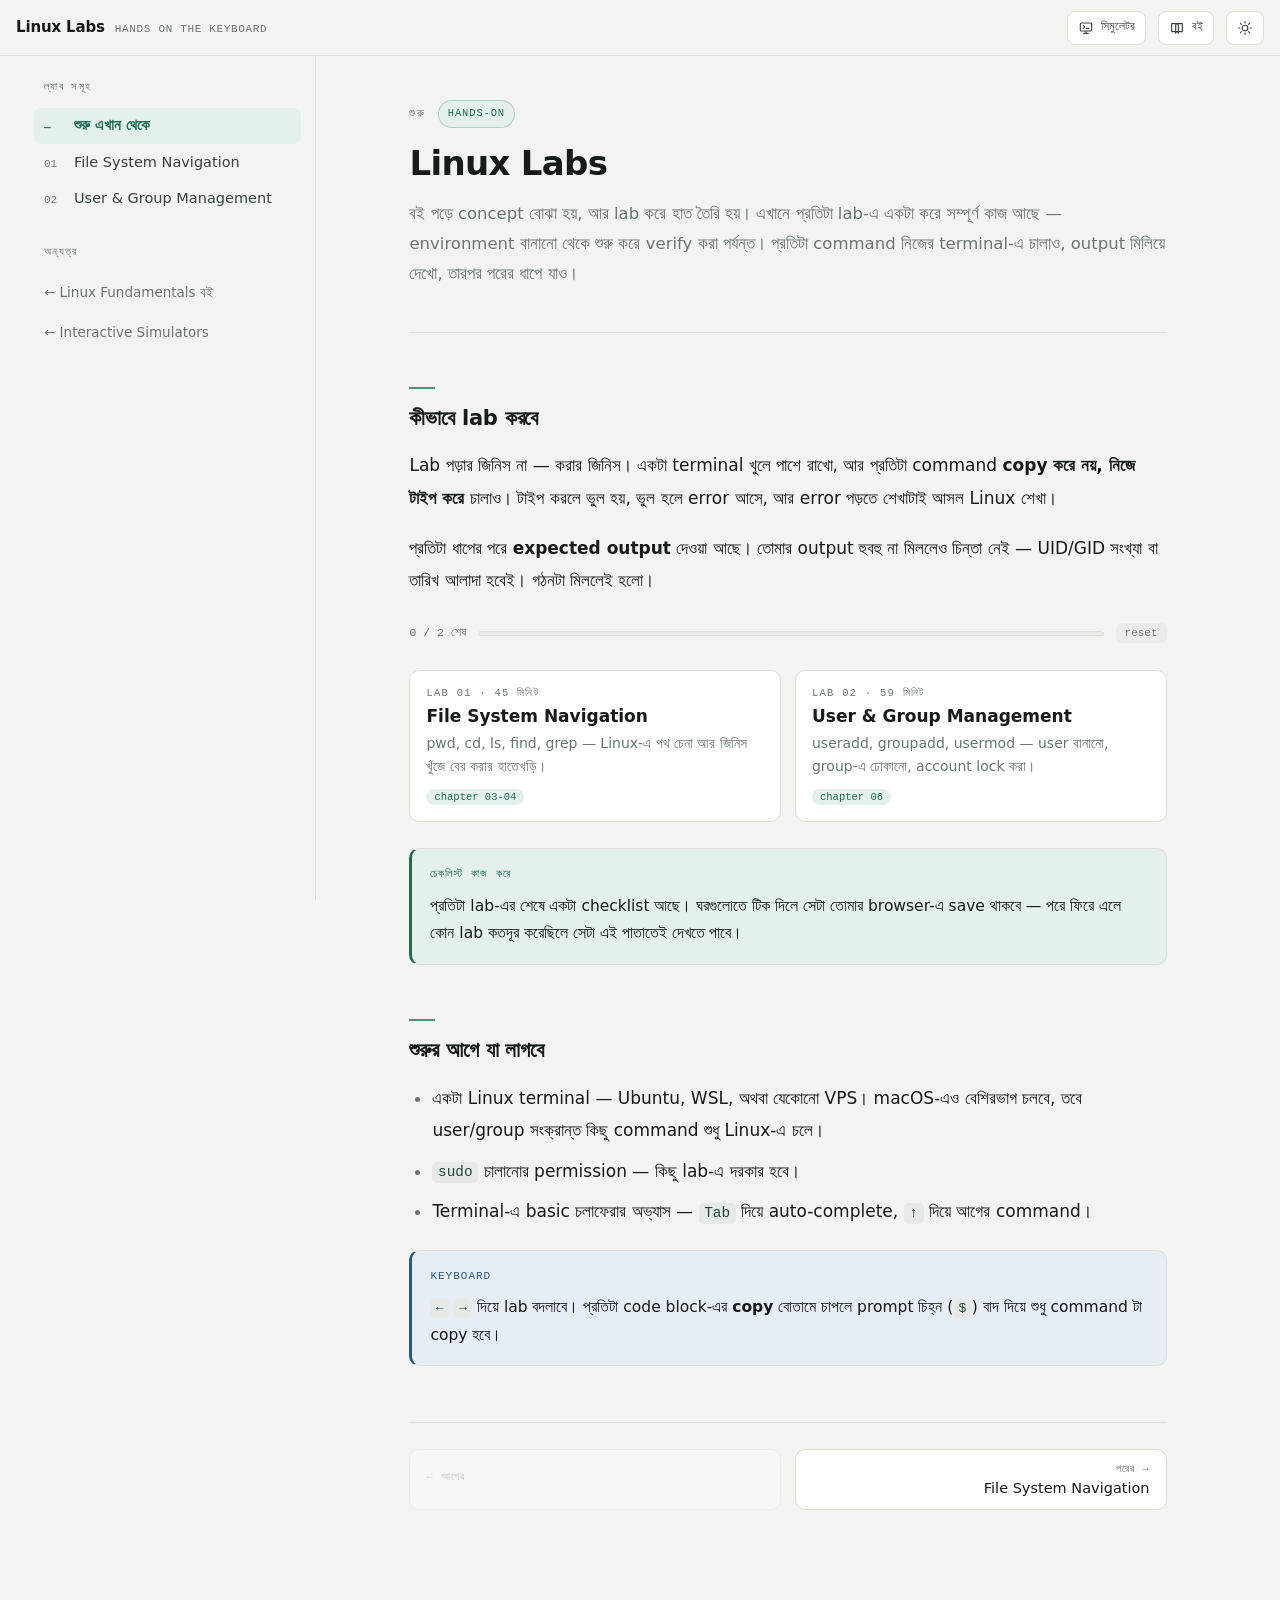
==== commit 25fcd246: "refactor: modularize lab interface by extracting styles and scripts into assets and creating individ" ====
--- a/labs.html
+++ b/labs.html
@@ -4,410 +4,7 @@
 <meta charset="UTF-8">
 <meta name="viewport" content="width=device-width, initial-scale=1">
 <title>Linux Labs — হাতে-কলমে অনুশীলন</title>
-<style>
-/* ============================================================
-   TOKENS  — index.html / simulators.html-এর সাথে হুবহু এক
-   ============================================================ */
-:root{
-  --bg:#F3F4F1;
-  --surface:#FFFFFF;
-  --surface-2:#EAECE7;
-  --text:#161A18;
-  --text-soft:#39413D;
-  --muted:#6B746E;
-  --border:#DCDFD8;
-  --border-strong:#C4C9C0;
-  --accent:#1F6F4F;
-  --accent-soft:#E4F0EA;
-  --amber:#8A5A00;
-  --amber-soft:#FBF0DC;
-  --red:#A32217;
-  --red-soft:#FBE7E4;
-  --blue:#2F5580;
-  --blue-soft:#E6EDF5;
-  --code-bg:#1B211F;
-  --code-text:#DCE5E0;
-  --code-inline-bg:#E7EAE4;
-  --code-inline-text:#1E4436;
-  --shadow:0 1px 2px rgba(20,30,25,.05), 0 8px 24px -14px rgba(20,30,25,.28);
-
-  --mono:"SF Mono",ui-monospace,"JetBrains Mono","Cascadia Mono",Menlo,Consolas,"Liberation Mono",monospace;
-  --bangla:"Noto Sans Bengali","Hind Siliguri","Baloo Da 2",SolaimanLipi,Kalpurush,"Nirmala UI","Shonar Bangla",system-ui,-apple-system,"Segoe UI",Roboto,sans-serif;
-
-  --measure:70ch;
-  --sidebar:296px;
-  --r:10px;
-}
-html[data-theme="dark"]{
-  --bg:#101413;
-  --surface:#171C1A;
-  --surface-2:#1E2523;
-  --text:#E2E8E4;
-  --text-soft:#C3CCC7;
-  --muted:#8B9791;
-  --border:#28302D;
-  --border-strong:#39433F;
-  --accent:#5FBF8E;
-  --accent-soft:#16261F;
-  --amber:#D9A441;
-  --amber-soft:#2A2115;
-  --red:#E77A6E;
-  --red-soft:#2C1A18;
-  --blue:#7FA9DA;
-  --blue-soft:#161F2A;
-  --code-bg:#0B0F0E;
-  --code-text:#D3DCD7;
-  --code-inline-bg:#20302A;
-  --code-inline-text:#8ED9B4;
-  --shadow:0 1px 2px rgba(0,0,0,.4), 0 10px 30px -18px rgba(0,0,0,.9);
-}
-
-/* ============================================================
-   BASE
-   ============================================================ */
-*,*::before,*::after{box-sizing:border-box}
-html{scroll-behavior:smooth;-webkit-text-size-adjust:100%}
-@media (prefers-reduced-motion:reduce){html{scroll-behavior:auto}*{animation:none!important;transition:none!important}}
-body{
-  margin:0;background:var(--bg);color:var(--text);
-  font-family:var(--bangla);font-size:17px;line-height:1.9;
-  font-feature-settings:"kern";
-  -webkit-font-smoothing:antialiased;
-}
-h1,h2,h3,h4{line-height:1.45;font-weight:700;color:var(--text)}
-p{margin:0 0 1.05em}
-a{color:var(--accent);text-decoration-thickness:1px;text-underline-offset:3px}
-::selection{background:var(--accent-soft);color:var(--text)}
-:focus-visible{outline:2px solid var(--accent);outline-offset:3px;border-radius:4px}
-.mono,.eyebrow,.layer-tag,.kbd,.tocnum,.ch-num{font-family:var(--mono)}
-
-code{
-  font-family:var(--mono);font-size:.845em;
-  background:var(--code-inline-bg);color:var(--code-inline-text);
-  padding:.15em .4em;border-radius:5px;word-break:break-word;
-}
-
-/* ============================================================
-   PROGRESS
-   ============================================================ */
-#progress{position:fixed;top:0;left:0;height:2px;width:0;background:var(--accent);z-index:60;transition:width .12s linear}
-
-/* ============================================================
-   TOPBAR
-   ============================================================ */
-header.topbar{
-  position:sticky;top:0;z-index:50;
-  display:flex;align-items:center;gap:12px;
-  height:56px;padding:0 16px;
-  background:var(--bg);
-  background:color-mix(in srgb,var(--bg) 88%,transparent);
-  backdrop-filter:saturate(140%) blur(10px);
-  border-bottom:1px solid var(--border);
-}
-.brand{display:flex;align-items:baseline;gap:10px;min-width:0}
-.brand b{font-size:15px;letter-spacing:-.01em;white-space:nowrap}
-.brand span{font-family:var(--mono);font-size:11px;color:var(--muted);letter-spacing:.06em;text-transform:uppercase}
-.spacer{flex:1}
-.iconbtn{
-  display:inline-flex;align-items:center;justify-content:center;gap:7px;
-  height:34px;min-width:34px;padding:0 10px;
-  background:var(--surface);color:var(--text-soft);
-  border:1px solid var(--border);border-radius:8px;cursor:pointer;
-  font-family:var(--mono);font-size:12px;text-decoration:none;
-}
-.iconbtn:hover{border-color:var(--border-strong);color:var(--text)}
-.iconbtn svg{width:16px;height:16px;stroke:currentColor;fill:none;stroke-width:1.7;stroke-linecap:round;stroke-linejoin:round}
-#menuBtn{display:none}
-
-/* ============================================================
-   LAYOUT
-   ============================================================ */
-.wrap{display:flex;align-items:flex-start;max-width:1240px;margin:0 auto}
-aside{
-  position:sticky;top:56px;flex:0 0 var(--sidebar);width:var(--sidebar);
-  height:calc(100vh - 56px);overflow-y:auto;padding:22px 14px 60px;
-  border-right:1px solid var(--border);
-  scrollbar-width:thin;
-}
-aside .sec-label{
-  font-family:var(--mono);font-size:10.5px;letter-spacing:.12em;text-transform:uppercase;
-  color:var(--muted);padding:0 10px;margin-bottom:10px;
-}
-aside .sec-label + .sec-label,aside nav + .sec-label{margin-top:26px}
-nav ol{list-style:none;margin:0;padding:0}
-.toc-item{
-  display:flex;gap:10px;align-items:baseline;width:100%;text-align:left;
-  padding:7px 10px;margin-bottom:1px;border:0;background:none;cursor:pointer;
-  border-radius:7px;color:var(--text-soft);font-family:var(--bangla);font-size:14.5px;line-height:1.5;
-}
-.toc-item:hover{background:var(--surface-2)}
-.toc-item .tocnum{font-size:11px;color:var(--muted);flex:0 0 20px}
-.toc-item.active{background:var(--accent-soft);color:var(--accent);font-weight:600}
-.toc-item.active .tocnum{color:var(--accent)}
-.toc-item .dot{
-  flex:0 0 7px;width:7px;height:7px;border-radius:50%;margin-left:auto;
-  background:var(--accent);opacity:0;transition:opacity .15s;
-}
-.toc-item.done .dot{opacity:.85}
-.backlink{
-  display:flex;gap:8px;align-items:center;padding:7px 10px;border-radius:7px;
-  color:var(--muted);font-size:13.5px;text-decoration:none;
-}
-.backlink:hover{background:var(--surface-2);color:var(--accent)}
-
-main{flex:1;min-width:0;padding:44px 40px 96px}
-.col{max-width:var(--measure);margin:0 auto}
-
-/* ============================================================
-   LAB SECTION
-   ============================================================ */
-.lab{display:none}
-.lab.active{display:block;animation:fade .28s ease}
-@keyframes fade{from{opacity:0;transform:translateY(6px)}to{opacity:1;transform:none}}
-
-.ch-head{margin-bottom:34px;padding-bottom:26px;border-bottom:1px solid var(--border)}
-.ch-meta{display:flex;align-items:center;gap:12px;margin-bottom:14px;flex-wrap:wrap}
-.ch-num{font-size:12px;letter-spacing:.14em;color:var(--muted);text-transform:uppercase}
-.layer-tag{
-  font-size:10.5px;letter-spacing:.08em;text-transform:uppercase;
-  padding:3px 9px;border-radius:999px;
-  background:var(--accent-soft);color:var(--accent);border:1px solid color-mix(in srgb,var(--accent) 25%,transparent);
-}
-.layer-tag.time{background:var(--surface-2);color:var(--muted);border-color:var(--border)}
-.ch-head h2{margin:0;font-size:clamp(26px,4.2vw,34px);letter-spacing:-.02em;line-height:1.28}
-.ch-lede{margin-top:14px;color:var(--muted);font-size:16.5px;line-height:1.8}
-
-.lab h3{margin:46px 0 16px;font-size:21px;letter-spacing:-.01em;padding-top:8px}
-.lab h3::before{content:"";display:block;width:26px;height:2px;background:var(--accent);margin-bottom:14px;opacity:.75}
-.lab h4{margin:26px 0 10px;font-size:16.5px}
-.lab ul,.lab ol{margin:0 0 1.1em;padding-left:1.35em}
-.lab li{margin-bottom:.5em}
-.lab li::marker{color:var(--muted)}
-strong,b{font-weight:700;color:var(--text)}
-hr{border:0;border-top:1px solid var(--border);margin:44px 0}
-
-/* ============================================================
-   BOX / CALLOUT
-   ============================================================ */
-.box{
-  margin:22px 0;padding:16px 18px;border-radius:var(--r);
-  border:1px solid var(--border);border-left:3px solid var(--border-strong);
-  background:var(--surface);font-size:15.5px;line-height:1.78;
-}
-.box .box-t{font-family:var(--mono);font-size:11px;letter-spacing:.09em;text-transform:uppercase;margin-bottom:8px;color:var(--text-soft)}
-.box p:last-child,.box ul:last-child,.box ol:last-child{margin-bottom:0}
-.box.note{border-left-color:var(--blue);background:var(--blue-soft)}
-.box.note .box-t{color:var(--blue)}
-.box.tip{border-left-color:var(--accent);background:var(--accent-soft)}
-.box.tip .box-t{color:var(--accent)}
-.box.warn{border-left-color:var(--amber);background:var(--amber-soft)}
-.box.warn .box-t{color:var(--amber)}
-.box.danger{border-left-color:var(--red);background:var(--red-soft)}
-.box.danger .box-t{color:var(--red)}
-.box.confuse{border-left-color:var(--border-strong);background:var(--surface-2)}
-.box.confuse .box-t{color:var(--muted)}
-
-table{width:100%;border-collapse:collapse;margin:22px 0;font-size:15px}
-th,td{border:1px solid var(--border);padding:9px 12px;text-align:left;vertical-align:top}
-th{background:var(--surface-2);font-weight:600;font-size:13.5px}
-td{background:var(--surface)}
-
-/* ============================================================
-   CODE BLOCK
-   ============================================================ */
-.code{position:relative;margin:20px 0}
-.code-bar{
-  display:flex;align-items:center;justify-content:space-between;
-  background:var(--code-bg);border-bottom:1px solid rgba(255,255,255,.09);
-  padding:7px 10px 7px 14px;border-radius:var(--r) var(--r) 0 0;
-}
-.code-bar span{font-family:var(--mono);font-size:11px;color:#8FA69A;letter-spacing:.05em}
-.copy{
-  font-family:var(--mono);font-size:11px;color:#9FB5A9;background:rgba(255,255,255,.07);
-  border:0;border-radius:6px;padding:4px 9px;cursor:pointer;
-}
-.copy:hover{background:rgba(255,255,255,.14);color:#DCE5E0}
-.copy.done{color:#7FD9A9}
-.code pre{
-  margin:0;background:var(--code-bg);color:var(--code-text);
-  padding:14px 16px;border-radius:0 0 var(--r) var(--r);
-  overflow-x:auto;font-family:var(--mono);font-size:13.5px;line-height:1.75;
-}
-.code pre .c{color:#7E9A8C}   /* comment */
-.code pre .p{color:#6FBF97}   /* prompt  */
-.code pre .o{color:#9FB5A9}   /* output  */
-
-/* ============================================================
-   OUTPUT  — screenshot-এর বদলে আসল terminal output
-   ============================================================ */
-.out{
-  margin:16px 0 22px;border:1px solid var(--border-strong);border-radius:var(--r);
-  background:var(--surface);overflow:hidden;
-}
-.out-bar{
-  display:flex;align-items:center;gap:8px;padding:7px 13px;
-  background:var(--surface-2);border-bottom:1px solid var(--border);
-  font-family:var(--mono);font-size:10.5px;letter-spacing:.11em;text-transform:uppercase;color:var(--muted);
-}
-.out-bar::before{content:"";width:7px;height:7px;border-radius:50%;background:var(--accent);flex:0 0 7px}
-.out pre{
-  margin:0;padding:13px 16px;overflow-x:auto;
-  font-family:var(--mono);font-size:13px;line-height:1.8;color:var(--text-soft);white-space:pre;
-}
-.out pre b{color:var(--accent);font-weight:600}
-.out .note-line{
-  padding:10px 16px;border-top:1px solid var(--border);
-  font-size:14.5px;line-height:1.7;color:var(--muted);background:var(--surface-2);
-}
-
-/* ============================================================
-   STEP
-   ============================================================ */
-.step{
-  position:relative;margin:34px 0;padding:0 0 0 46px;
-}
-.step::before{
-  content:attr(data-n);position:absolute;left:0;top:1px;
-  width:30px;height:30px;border-radius:50%;
-  display:flex;align-items:center;justify-content:center;
-  font-family:var(--mono);font-size:12.5px;font-weight:600;
-  background:var(--accent-soft);color:var(--accent);
-  border:1px solid color-mix(in srgb,var(--accent) 28%,transparent);
-}
-.step::after{
-  content:"";position:absolute;left:15px;top:38px;bottom:-16px;width:1px;background:var(--border);
-}
-.step:last-of-type::after{display:none}
-.step > h4{margin:2px 0 10px;font-size:17px}
-.step > .obj{
-  font-size:15px;color:var(--muted);margin:0 0 12px;
-}
-@media (max-width:520px){
-  .step{padding-left:0}
-  .step::before{position:static;margin-bottom:10px}
-  .step::after{display:none}
-}
-
-/* ============================================================
-   CHALLENGE / SOLUTION
-   ============================================================ */
-.solve{margin:18px 0 0;border:1px dashed var(--border-strong);border-radius:var(--r);overflow:hidden}
-.solve > summary{
-  list-style:none;cursor:pointer;padding:11px 16px;background:var(--surface-2);
-  font-family:var(--mono);font-size:11.5px;letter-spacing:.09em;text-transform:uppercase;color:var(--muted);
-  display:flex;align-items:center;gap:9px;
-}
-.solve > summary::-webkit-details-marker{display:none}
-.solve > summary::before{content:"▸";color:var(--accent);font-size:13px}
-.solve[open] > summary::before{content:"▾"}
-.solve > summary:hover{color:var(--accent)}
-.solve .sbody{padding:4px 16px 14px}
-.solve .sbody > :first-child{margin-top:14px}
-
-/* ============================================================
-   CHECKLIST
-   ============================================================ */
-.check{
-  margin:26px 0;border:1px solid var(--border);border-radius:var(--r);
-  background:var(--surface);overflow:hidden;
-}
-.check .ct{
-  padding:11px 16px;background:var(--surface-2);border-bottom:1px solid var(--border);
-  font-family:var(--mono);font-size:11px;letter-spacing:.09em;text-transform:uppercase;color:var(--muted);
-}
-.check label{
-  display:flex;gap:12px;align-items:flex-start;padding:11px 16px;
-  border-bottom:1px solid var(--border);cursor:pointer;font-size:15.5px;line-height:1.7;
-}
-.check label:last-child{border-bottom:0}
-.check label:hover{background:var(--surface-2)}
-.check input{
-  appearance:none;flex:0 0 18px;width:18px;height:18px;margin-top:5px;
-  border:1.5px solid var(--border-strong);border-radius:5px;background:var(--surface);cursor:pointer;
-}
-.check input:checked{background:var(--accent);border-color:var(--accent)}
-.check input:checked::after{
-  content:"✓";display:block;color:#fff;font-size:12px;line-height:15px;text-align:center;font-weight:700;
-}
-.check input:checked + span{color:var(--muted);text-decoration:line-through;text-decoration-color:var(--border-strong)}
-
-/* ============================================================
-   HUB
-   ============================================================ */
-.hub-grid{display:grid;grid-template-columns:repeat(auto-fill,minmax(248px,1fr));gap:14px;margin:26px 0}
-.hub-card{
-  text-align:left;padding:16px;border:1px solid var(--border);border-radius:var(--r);
-  background:var(--surface);cursor:pointer;font-family:var(--bangla);position:relative;
-  transition:border-color .15s,transform .15s,box-shadow .15s;
-}
-.hub-card:hover{border-color:var(--accent);transform:translateY(-2px);box-shadow:var(--shadow)}
-.hub-card .hn{font-family:var(--mono);font-size:10.5px;letter-spacing:.12em;text-transform:uppercase;color:var(--muted)}
-.hub-card .ht{font-size:17px;font-weight:700;margin:7px 0 6px;color:var(--text)}
-.hub-card .hd2{font-size:14px;color:var(--muted);line-height:1.65}
-.hub-card .hc{
-  display:inline-block;margin-top:11px;font-family:var(--mono);font-size:10.5px;
-  padding:2px 8px;border-radius:999px;background:var(--accent-soft);color:var(--accent);
-}
-.hub-card .hdone{
-  position:absolute;top:14px;right:14px;font-family:var(--mono);font-size:10px;
-  color:var(--accent);opacity:0;transition:opacity .15s;
-}
-.hub-card.done .hdone{opacity:1}
-.hub-card.done{border-color:color-mix(in srgb,var(--accent) 40%,var(--border))}
-
-.progress-line{
-  display:flex;align-items:center;gap:12px;margin:26px 0 6px;
-  font-family:var(--mono);font-size:11.5px;color:var(--muted);
-}
-.progress-line .bar{
-  flex:1;height:5px;border-radius:999px;background:var(--surface-2);overflow:hidden;
-  border:1px solid var(--border);
-}
-.progress-line .bar i{display:block;height:100%;background:var(--accent);width:0;transition:width .3s}
-
-/* ============================================================
-   PAGER + RESPONSIVE
-   ============================================================ */
-.pager{display:flex;gap:14px;margin-top:56px;padding-top:26px;border-top:1px solid var(--border)}
-.pager button{
-  flex:1;padding:13px 16px;border-radius:var(--r);cursor:pointer;
-  background:var(--surface);border:1px solid var(--border);color:var(--text);
-  font-family:var(--bangla);font-size:14.5px;text-align:left;
-}
-.pager button:hover:not(:disabled){border-color:var(--accent);color:var(--accent)}
-.pager button:disabled{opacity:.35;cursor:not-allowed}
-.pager .dir{display:block;font-family:var(--mono);font-size:10.5px;letter-spacing:.1em;text-transform:uppercase;color:var(--muted);margin-bottom:5px}
-.pager .nextbtn{text-align:right}
-
-.scrim{position:fixed;inset:0;background:rgba(10,14,12,.45);z-index:44;display:none}
-.scrim.open{display:block}
-
-@media (max-width:960px){
-  #menuBtn{display:inline-flex}
-  .brand span{display:none}
-  aside{
-    position:fixed;top:56px;left:0;z-index:45;
-    background:var(--surface);transform:translateX(-104%);transition:transform .22s ease,visibility .22s;
-    box-shadow:var(--shadow);visibility:hidden;
-  }
-  aside.open{transform:none;visibility:visible}
-  main{padding:30px 20px 80px}
-  body{font-size:16.5px}
-}
-@media (max-width:640px){
-  .topbar a.iconbtn span{display:none}
-  .pager{flex-direction:column}
-  main{padding:24px 15px 70px}
-  .code pre{font-size:12.5px}
-  .out pre{font-size:12px}
-}
-@media print{
-  aside,header.topbar,.pager,#progress{display:none}
-  .lab{display:block!important;page-break-after:always}
-  .solve{display:block}
-  .solve .sbody{display:block!important}
-}
-</style>
+<link rel="stylesheet" href="assets/labs.css">
 </head>
 <body>
 
@@ -448,800 +45,7 @@
 
   <main>
     <div class="col" id="content">
-
-<!-- ================================================================
-     HUB
-     ================================================================ -->
-<section class="lab active" id="l0" data-title="শুরু এখান থেকে" data-layer="hub">
-  <div class="ch-head">
-    <div class="ch-meta"><span class="ch-num">শুরু</span><span class="layer-tag">hands-on</span></div>
-    <h2>Linux Labs</h2>
-    <p class="ch-lede">বই পড়ে concept বোঝা হয়, আর lab করে হাত তৈরি হয়। এখানে প্রতিটা lab-এ একটা করে সম্পূর্ণ কাজ আছে — environment বানানো থেকে শুরু করে verify করা পর্যন্ত। প্রতিটা command নিজের terminal-এ চালাও, output মিলিয়ে দেখো, তারপর পরের ধাপে যাও।</p>
-  </div>
-
-  <h3>কীভাবে lab করবে</h3>
-  <p>Lab পড়ার জিনিস না — করার জিনিস। একটা terminal খুলে পাশে রাখো, আর প্রতিটা command <b>copy করে নয়, নিজে টাইপ করে</b> চালাও। টাইপ করলে ভুল হয়, ভুল হলে error আসে, আর error পড়তে শেখাটাই আসল Linux শেখা।</p>
-  <p>প্রতিটা ধাপের পরে <b>expected output</b> দেওয়া আছে। তোমার output হুবহু না মিললেও চিন্তা নেই — UID/GID সংখ্যা বা তারিখ আলাদা হবেই। গঠনটা মিললেই হলো।</p>
-
-  <div class="progress-line">
-    <span id="hubCount">0 / 2 শেষ</span>
-    <span class="bar"><i id="hubBar"></i></span>
-    <button class="copy" id="resetBtn" style="background:var(--surface-2);color:var(--muted)">reset</button>
-  </div>
-
-  <div class="hub-grid" id="hubGrid"></div>
-
-  <div class="box tip">
-    <div class="box-t">চেকলিস্ট কাজ করে</div>
-    <p>প্রতিটা lab-এর শেষে একটা checklist আছে। ঘরগুলোতে টিক দিলে সেটা তোমার browser-এ save থাকবে — পরে ফিরে এলে কোন lab কতদূর করেছিলে সেটা এই পাতাতেই দেখতে পাবে।</p>
-  </div>
-
-  <h3>শুরুর আগে যা লাগবে</h3>
-  <ul>
-    <li>একটা Linux terminal — Ubuntu, WSL, অথবা যেকোনো VPS। macOS-এও বেশিরভাগ চলবে, তবে Lab 2-এর <code>useradd</code>/<code>usermod</code> Linux-specific।</li>
-    <li><code>sudo</code> চালানোর permission (Lab 2-এর জন্য দরকার)।</li>
-    <li>Terminal-এ basic চলাফেরার অভ্যাস — <code>Tab</code> দিয়ে auto-complete, <code>↑</code> দিয়ে আগের command।</li>
-  </ul>
-
-  <div class="box note">
-    <div class="box-t">Keyboard</div>
-    <p><code>←</code> <code>→</code> দিয়ে lab বদলাবে। প্রতিটা code block-এর <b>copy</b> বোতামে চাপলে prompt চিহ্ন (<code>$</code>) বাদ দিয়ে শুধু command টা copy হবে।</p>
-  </div>
-</section>
-
-
-<!-- ================================================================
-     LAB 1 — FILE SYSTEM NAVIGATION
-     ================================================================ -->
-<section class="lab" id="l1" data-title="File System Navigation" data-layer="chapter 03-04" data-time="45 মিনিট"
-         data-desc="pwd, cd, ls, find, grep — Linux-এ পথ চেনা আর জিনিস খুঁজে বের করার হাতেখড়ি।">
-  <div class="ch-head">
-    <div class="ch-meta">
-      <span class="ch-num">Lab 01</span>
-      <span class="layer-tag">chapter 03-04</span>
-      <span class="layer-tag time">≈ 45 মিনিট</span>
-    </div>
-    <h2>Mastering Linux File System Navigation</h2>
-    <p class="ch-lede">Linux-এ file system-এ চলাফেরা করতে পারাটা সবচেয়ে গোড়ার দক্ষতা। এই lab-এ তুমি একটা practice directory বানাবে, তার ভেতরে ঘুরবে, file খুঁজবে, আর file-এর ভেতরের লেখা খুঁজবে — <code>pwd</code>, <code>cd</code>, <code>ls</code>, <code>find</code> আর <code>grep</code> দিয়ে।</p>
-  </div>
-
-  <h3>এই lab শেষে যা পারবে</h3>
-  <ul>
-    <li><code>pwd</code> দিয়ে বুঝবে তুমি এখন কোথায় দাঁড়িয়ে আছো।</li>
-    <li><code>cd</code> দিয়ে absolute আর relative — দুই রকম path ধরেই চলাচল করবে।</li>
-    <li><code>ls</code> দিয়ে কোনো directory-র ভেতরে কী আছে দেখবে, hidden file সহ।</li>
-    <li><code>find</code> দিয়ে নাম ধরে file খুঁজবে।</li>
-    <li><code>grep</code> দিয়ে file-এর <b>ভেতরের</b> লেখা খুঁজবে।</li>
-  </ul>
-
-  <div class="box note">
-    <div class="box-t">দরকারি</div>
-    <p>একটা Linux terminal বা WSL, আর terminal-এ টাইপ করার সামান্য অভ্যাস। এই lab-এ কোনো <code>sudo</code> লাগবে না — সব কাজ তোমার নিজের home directory-র ভেতরে।</p>
-  </div>
-
-  <h3>Lab Setup</h3>
-  <p>প্রথমে practice করার জন্য একটা directory structure বানিয়ে নিই। নিচের command গুলো একসাথে terminal-এ চালাও:</p>
-
-  <div class="code">
-    <div class="code-bar"><span>bash — setup</span><button class="copy">copy</button></div>
-<pre><span class="c"># মূল directory গুলো বানাও</span>
-mkdir -p ~/code/lab/projects/website
-mkdir -p ~/code/lab/documents/reports
-mkdir -p ~/code/lab/documents/notes
-
-<span class="c"># কিছু নমুনা file বানাও</span>
-echo "Hello World"   &gt; ~/code/lab/projects/website/index.html
-echo "Project Plan"  &gt; ~/code/lab/documents/reports/plan.txt
-echo "Meeting Notes" &gt; ~/code/lab/documents/notes/meeting.txt
-echo "Todo List"     &gt; ~/code/lab/documents/notes/todo.txt</pre>
-  </div>
-
-  <p><code>mkdir -p</code>-এর <code>-p</code> মানে — মাঝের directory গুলো না থাকলে সেগুলোও বানিয়ে নাও। আর <code>echo "..." &gt; file</code> মানে — লেখাটা screen-এ না দেখিয়ে file-এ লিখে দাও।</p>
-
-  <p>এখন যে structure টা তৈরি হলো, সেটা দেখতে এমন:</p>
-  <div class="out">
-    <div class="out-bar">তৈরি হওয়া structure</div>
-<pre>~/code/lab/
-├── projects/
-│   └── website/
-│       └── index.html      <span class="o">← "Hello World"</span>
-└── documents/
-    ├── reports/
-    │   └── plan.txt        <span class="o">← "Project Plan"</span>
-    └── notes/
-        ├── meeting.txt     <span class="o">← "Meeting Notes"</span>
-        └── todo.txt        <span class="o">← "Todo List"</span></pre>
-  </div>
-
-  <h3>অনুশীলন</h3>
-
-  <!-- STEP 1 -->
-  <div class="step" data-n="1">
-    <h4>pwd — আমি এখন কোথায়?</h4>
-    <p class="obj">লক্ষ্য: file system-এ নিজের বর্তমান অবস্থান জানা।</p>
-
-    <div class="code">
-      <div class="code-bar"><span>bash</span><button class="copy">copy</button></div>
-<pre>$ pwd</pre>
-    </div>
-
-    <div class="out">
-      <div class="out-bar">output</div>
-<pre>/root</pre>
-      <div class="note-line">তোমার নিজের output আলাদা হতে পারে — যেমন <code>/home/mostofa</code>। এটাই তোমার home directory।</div>
-    </div>
-
-    <p><b>ব্যাখ্যা:</b> <code>pwd</code> মানে <b>P</b>rint <b>W</b>orking <b>D</b>irectory। Shell সবসময় কোনো না কোনো directory-তে "দাঁড়িয়ে" থাকে — সেটাই তোমার current working directory। কোনো command relative path দিলে সেটা এই জায়গা থেকেই হিসেব হয়।</p>
-  </div>
-
-  <!-- STEP 2 -->
-  <div class="step" data-n="2">
-    <h4>cd — এক জায়গা থেকে আরেক জায়গায়</h4>
-    <p class="obj">লক্ষ্য: absolute আর relative — দুই রকম path দিয়েই চলাচল করা।</p>
-
-    <div class="code">
-      <div class="code-bar"><span>bash</span><button class="copy">copy</button></div>
-<pre>$ cd ~/code/lab</pre>
-    </div>
-
-    <p><code>~</code> চিহ্নটা তোমার home directory-র শর্টকাট। তাই <code>~/code/lab</code> মানে <code>/home/তোমার-নাম/code/lab</code>।</p>
-
-    <p>এবার ভেতরে ঘুরে দেখো:</p>
-    <div class="code">
-      <div class="code-bar"><span>bash</span><button class="copy">copy</button></div>
-<pre><span class="c"># projects-এ ঢোকো</span>
-$ cd projects
-$ pwd                             <span class="c"># কোথায় আছি মিলিয়ে নাও</span>
-
-<span class="c"># এক ধাপ উপরে ফিরে যাও</span>
-$ cd ..
-$ pwd                             <span class="c"># এখন ~/code/lab-এ থাকার কথা</span>
-
-<span class="c"># absolute path দিয়ে সরাসরি notes-এ</span>
-$ cd ~/code/lab/documents/notes
-$ pwd</pre>
-    </div>
-
-    <div class="out">
-      <div class="out-bar">output — ধাপে ধাপে</div>
-<pre>/root/code/lab/projects
-/root/code/lab
-/root/code/lab/documents/notes</pre>
-    </div>
-
-    <div class="box confuse">
-      <div class="box-t">দুই রকম path</div>
-      <p><b>Absolute path</b> শুরু হয় <code>/</code> দিয়ে — যেমন <code>/root/code/lab</code>। তুমি যেখানেই থাকো, এই path সবসময় একই জায়গা বোঝায়।</p>
-      <p><b>Relative path</b> শুরু হয় তোমার বর্তমান অবস্থান থেকে — যেমন <code>projects</code> বা <code>..</code>। <code>.</code> মানে "এখানেই", <code>..</code> মানে "এক ধাপ উপরে"।</p>
-      <p>খালি <code>cd</code> লিখে Enter দিলে সরাসরি home-এ ফিরে যাবে। আর <code>cd -</code> দিলে ঠিক আগে যেখানে ছিলে সেখানে ফিরবে।</p>
-    </div>
-  </div>
-
-  <!-- STEP 3 -->
-  <div class="step" data-n="3">
-    <h4>ls — ভেতরে কী আছে?</h4>
-    <p class="obj">লক্ষ্য: directory-র ভেতরের জিনিস দেখা, hidden file সহ।</p>
-
-    <div class="code">
-      <div class="code-bar"><span>bash</span><button class="copy">copy</button></div>
-<pre><span class="c"># সাধারণ তালিকা</span>
-$ ls
-
-<span class="c"># বিস্তারিত + hidden file সহ</span>
-$ ls -la
-
-<span class="c"># অন্য directory-তে না গিয়েই সেটার ভেতর দেখা</span>
-$ ls ~/code/lab/projects</pre>
-    </div>
-
-    <div class="out">
-      <div class="out-bar">output — ls -la (notes directory-তে)</div>
-<pre>total 16
-drwxr-xr-x 2 root root 4096 Sep  6 11:20 <b>.</b>
-drwxr-xr-x 4 root root 4096 Sep  6 11:20 <b>..</b>
--rw-r--r-- 1 root root   14 Sep  6 11:20 meeting.txt
--rw-r--r-- 1 root root   10 Sep  6 11:20 todo.txt</pre>
-      <div class="note-line">প্রথম দুটো লাইন <code>.</code> আর <code>..</code> — নিজে আর তার parent। এগুলো সবসময় থাকে।</div>
-    </div>
-
-    <p><b>ব্যাখ্যা:</b> <code>-l</code> মানে long format — permission, owner, size, তারিখ সব দেখায়। <code>-a</code> মানে all — <code>.</code> দিয়ে শুরু হওয়া hidden file গুলোও দেখায়। দুটো একসাথে <code>-la</code>।</p>
-
-    <table>
-      <tr><th>যা দেখছো</th><th>মানে</th></tr>
-      <tr><td><code>d</code> দিয়ে শুরু</td><td>এটা একটা directory</td></tr>
-      <tr><td><code>-</code> দিয়ে শুরু</td><td>এটা একটা সাধারণ file</td></tr>
-      <tr><td><code>rw-r--r--</code></td><td>কে পড়তে/লিখতে/চালাতে পারবে — permission</td></tr>
-      <tr><td><code>root root</code></td><td>file-এর owner আর group</td></tr>
-    </table>
-
-    <div class="box tip">
-      <div class="box-t">সাথে সিমুলেটর</div>
-      <p>Permission-এর <code>rwxr-xr-x</code> অংশটা এখনই পুরো বুঝতে হবে না। কৌতূহল হলে <a href="simulators.html#s1">Permission Calculator সিমুলেটর</a> খুলে switch গুলো নেড়ে দেখতে পারো।</p>
-    </div>
-  </div>
-
-  <!-- STEP 4 -->
-  <div class="step" data-n="4">
-    <h4>find — নাম ধরে file খোঁজা</h4>
-    <p class="obj">লক্ষ্য: directory-র গভীরে লুকিয়ে থাকা file খুঁজে বের করা।</p>
-
-    <div class="code">
-      <div class="code-bar"><span>bash</span><button class="copy">copy</button></div>
-<pre>$ cd ~/code/lab
-
-<span class="c"># সব .txt file খুঁজে বের করো</span>
-$ find . -name "*.txt"
-
-<span class="c"># notes directory-র ভেতরের শুধু file গুলো</span>
-$ find ./documents/notes -type f</pre>
-    </div>
-
-    <div class="out">
-      <div class="out-bar">output</div>
-<pre><span class="o">$ find . -name "*.txt"</span>
-./documents/reports/plan.txt
-./documents/notes/meeting.txt
-./documents/notes/todo.txt
-
-<span class="o">$ find ./documents/notes -type f</span>
-./documents/notes/meeting.txt
-./documents/notes/todo.txt</pre>
-    </div>
-
-    <p><b>ব্যাখ্যা:</b> <code>find</code>-এর গঠনটা হলো — <code>find &lt;কোথায় খুঁজব&gt; &lt;কী শর্তে&gt;</code>। এখানে <code>.</code> মানে "এখান থেকে শুরু করে নিচের সব", <code>-name</code> দিয়ে নামের প্যাটার্ন, আর <code>-type f</code> দিয়ে শুধু file (directory বাদ)।</p>
-
-    <table>
-      <tr><th>শর্ত</th><th>কী করে</th></tr>
-      <tr><td><code>-name "*.txt"</code></td><td>নাম <code>.txt</code> দিয়ে শেষ হয় এমন সব</td></tr>
-      <tr><td><code>-type f</code></td><td>শুধু file</td></tr>
-      <tr><td><code>-type d</code></td><td>শুধু directory</td></tr>
-      <tr><td><code>-iname "*.TXT"</code></td><td>নামের ছোট-বড় হাতের অক্ষর ধরবে না</td></tr>
-    </table>
-
-    <div class="box warn">
-      <div class="box-t">Quote দিতে ভুলো না</div>
-      <p><code>find . -name *.txt</code> — quote ছাড়া লিখলে shell নিজেই <code>*.txt</code> টা আগে বদলে ফেলে, তখন <code>find</code> ভুল জিনিস পায়। তাই সবসময় <code>"*.txt"</code> quote-এর ভেতরে লেখো।</p>
-    </div>
-  </div>
-
-  <!-- STEP 5 -->
-  <div class="step" data-n="5">
-    <h4>grep — file-এর ভেতরের লেখা খোঁজা</h4>
-    <p class="obj">লক্ষ্য: কোন file-এ কোন কথাটা লেখা আছে সেটা বের করা।</p>
-
-    <div class="code">
-      <div class="code-bar"><span>bash</span><button class="copy">copy</button></div>
-<pre><span class="c"># documents-এর ভেতরের সব file-এ "Meeting" খোঁজো</span>
-$ grep -r "Meeting" ~/code/lab/documents
-
-<span class="c"># শুধু .txt file গুলোর ভেতরে "Plan" খোঁজো</span>
-$ grep "Plan" ~/code/lab/documents/*/*.txt</pre>
-    </div>
-
-    <div class="out">
-      <div class="out-bar">output</div>
-<pre><span class="o">$ grep -r "Meeting" ~/code/lab/documents</span>
-/root/code/lab/documents/notes/meeting.txt:<b>Meeting</b> Notes
-
-<span class="o">$ grep "Plan" ~/code/lab/documents/*/*.txt</span>
-/root/code/lab/documents/reports/plan.txt:Project <b>Plan</b></pre>
-      <div class="note-line">Output-এর গঠন: <code>file-এর path : যে লাইনে পাওয়া গেছে</code></div>
-    </div>
-
-    <p><b>ব্যাখ্যা:</b> <code>grep</code> মানে <b>G</b>lobal <b>R</b>egular <b>E</b>xpression <b>P</b>rint। <code>find</code> খোঁজে <b>নাম</b> ধরে, আর <code>grep</code> খোঁজে <b>ভেতরের লেখা</b> ধরে — এই পার্থক্যটা মনে রাখা জরুরি।</p>
-
-    <table>
-      <tr><th>Flag</th><th>কী করে</th></tr>
-      <tr><td><code>-r</code></td><td>directory-র ভেতরে ঢুকে ঢুকে খোঁজে</td></tr>
-      <tr><td><code>-i</code></td><td>ছোট-বড় হাতের অক্ষর ধরে না</td></tr>
-      <tr><td><code>-n</code></td><td>কত নম্বর লাইনে পাওয়া গেছে দেখায়</td></tr>
-      <tr><td><code>-l</code></td><td>শুধু file-এর নাম দেখায়, লাইন না</td></tr>
-    </table>
-  </div>
-
-  <h3>নিজে করো — Search Challenge</h3>
-  <p>নিচের তিনটে কাজ নিজে চেষ্টা করো। উত্তর দেখার <b>আগে</b> নিজে লিখে চালিয়ে দেখো:</p>
-  <ol>
-    <li>যেসব file-এর ভেতরে "List" কথাটা আছে, সেগুলো খুঁজে বের করো।</li>
-    <li><code>lab</code> directory আর তার ভেতরের সব জায়গা থেকে <code>.txt</code> file গুলো বের করো।</li>
-    <li><code>lab</code>-এর ভেতরের শুধু directory গুলোর তালিকা করো (file বাদ দিয়ে)।</li>
-  </ol>
-
-  <details class="solve">
-    <summary>সমাধান দেখো</summary>
-    <div class="sbody">
-      <div class="code">
-        <div class="code-bar"><span>bash — solution</span><button class="copy">copy</button></div>
-<pre><span class="c"># ১ — ভেতরের লেখা ধরে খোঁজা</span>
-$ grep -r "List" ~/code/lab
-
-<span class="c"># ২ — নাম ধরে খোঁজা</span>
-$ find ~/code/lab -name "*.txt"
-
-<span class="c"># ৩ — শুধু directory</span>
-$ find ~/code/lab -type d</pre>
-      </div>
-
-      <div class="out">
-        <div class="out-bar">output</div>
-<pre><span class="o">১ →</span> /root/code/lab/documents/notes/todo.txt:Todo <b>List</b>
-
-<span class="o">২ →</span> /root/code/lab/documents/reports/plan.txt
-       /root/code/lab/documents/notes/meeting.txt
-       /root/code/lab/documents/notes/todo.txt
-
-<span class="o">৩ →</span> /root/code/lab
-       /root/code/lab/projects
-       /root/code/lab/projects/website
-       /root/code/lab/documents
-       /root/code/lab/documents/reports
-       /root/code/lab/documents/notes</pre>
-      </div>
-      <p>খেয়াল করো — ৩ নম্বরের output-এ <code>~/code/lab</code> নিজেও আছে। কারণ যেখান থেকে খোঁজা শুরু, সেটাও একটা directory।</p>
-    </div>
-  </details>
-
-  <h3>আটকে গেলে</h3>
-  <table>
-    <tr><th>Error</th><th>কী হয়েছে / কী করবে</th></tr>
-    <tr><td><code>Permission denied</code></td><td><code>ls -la</code> দিয়ে permission দেখো। দরকার হলে <code>chmod</code> দিয়ে বদলাও, অথবা নিজের home directory-তে কাজ করো।</td></tr>
-    <tr><td><code>No such file or directory</code></td><td>Path-এ টাইপো হয়েছে। <code>Tab</code> চেপে auto-complete ব্যবহার করো — তাহলে টাইপো হবেই না।</td></tr>
-    <tr><td><code>command not found</code></td><td>Command-এর বানান ভুল, নাহলে জিনিসটা install করা নেই।</td></tr>
-    <tr><td><code>find</code> কিছুই দিচ্ছে না</td><td>ঠিক জায়গা থেকে খুঁজছো কিনা দেখো — <code>pwd</code> দিয়ে মিলিয়ে নাও।</td></tr>
-  </table>
-
-  <div class="check" data-lab="l1">
-    <div class="ct">Lab 1 — চেকলিস্ট</div>
-    <label><input type="checkbox"><span>Setup command চালিয়ে directory structure বানিয়েছি</span></label>
-    <label><input type="checkbox"><span><code>pwd</code> দিয়ে নিজের অবস্থান দেখেছি</span></label>
-    <label><input type="checkbox"><span>Absolute আর relative — দুই রকম path দিয়েই <code>cd</code> করেছি</span></label>
-    <label><input type="checkbox"><span><code>ls -la</code> চালিয়ে hidden file দেখেছি</span></label>
-    <label><input type="checkbox"><span><code>find</code> দিয়ে নাম ধরে file খুঁজেছি</span></label>
-    <label><input type="checkbox"><span><code>grep</code> দিয়ে ভেতরের লেখা খুঁজেছি</span></label>
-    <label><input type="checkbox"><span>তিনটে challenge নিজে করেছি</span></label>
-  </div>
-
-  <div class="box tip">
-    <div class="box-t">মূল কথা</div>
-    <p><code>pwd</code> বলে <b>কোথায় আছি</b>, <code>cd</code> দিয়ে <b>জায়গা বদলাই</b>, <code>ls</code> দিয়ে <b>কী আছে দেখি</b>, <code>find</code> দিয়ে <b>নাম ধরে খুঁজি</b>, আর <code>grep</code> দিয়ে <b>ভেতরের লেখা খুঁজি</b>। এই পাঁচটা মিলেই Linux-এ চলাফেরার পুরো ভিত্তি।</p>
-  </div>
-</section>
-
-
-<!-- ================================================================
-     LAB 2 — USER AND GROUP MANAGEMENT
-     ================================================================ -->
-<section class="lab" id="l2" data-title="User &amp; Group Management" data-layer="chapter 06" data-time="59 মিনিট"
-         data-desc="useradd, groupadd, usermod — user বানানো, group-এ ঢোকানো, account lock করা।">
-  <div class="ch-head">
-    <div class="ch-meta">
-      <span class="ch-num">Lab 02</span>
-      <span class="layer-tag">chapter 06</span>
-      <span class="layer-tag time">≈ 59 মিনিট</span>
-    </div>
-    <h2>Linux User and Group Management</h2>
-    <p class="ch-lede">একটা Linux system-এ কে কী করতে পারবে — পুরোটাই ঠিক হয় user আর group দিয়ে। এই lab-এ তুমি user বানাবে, group বানাবে, primary আর supplementary group-এ user বসাবে, আর দরকার হলে কোনো account সাময়িকভাবে বন্ধ (lock) করে আবার খুলবে।</p>
-  </div>
-
-  <h3>এই lab শেষে যা পারবে</h3>
-  <ul>
-    <li>নতুন user account বানাবে।</li>
-    <li>Group বানাবে আর সেটার সদস্য দেখবে।</li>
-    <li>Primary আর supplementary group — দুটোর পার্থক্য বুঝে user বসাবে।</li>
-    <li>Account lock করে সেটা verify করবে, আবার unlock করবে।</li>
-    <li>System-এর সব user-এর তালিকা দেখবে।</li>
-  </ul>
-
-  <div class="box warn">
-    <div class="box-t">সাবধানতা</div>
-    <p>এই lab-এর সব command <code>sudo</code> দিয়ে চলে, অর্থাৎ system-এ আসল পরিবর্তন হয়। তাই কাজটা <b>নিজের practice VM, WSL, বা ফেলে দেওয়া যায় এমন একটা VPS-এ</b> করো — কোনো production server-এ নয়। শেষে পরিষ্কার করার command গুলোও দেওয়া আছে।</p>
-  </div>
-
-  <h3>আগে দুটো ধারণা পরিষ্কার করে নাও</h3>
-
-  <h4>Primary group</h4>
-  <p>প্রতিটা user-এর ঠিক <b>একটা</b> primary group থাকে — বাধ্যতামূলক। তুমি যখন কোনো file বানাও, সেই file-এর group হয় তোমার primary group। User বানানোর সময় Linux সাধারণত username-এর নামেই একটা group বানিয়ে সেটাকে primary group করে দেয়।</p>
-
-  <h4>Supplementary group</h4>
-  <p>এগুলো <b>অতিরিক্ত</b> group — primary-র বাইরে বাড়তি access পাওয়ার জন্য। একজন user একসাথে অনেকগুলো supplementary group-এ থাকতে পারে। এই তালিকাটা <code>/etc/group</code> file-এ রাখা থাকে।</p>
-
-  <div class="box note">
-    <div class="box-t">বাস্তব উদাহরণ</div>
-    <p>একটা কোম্পানিতে নতুন software developer এলো। তার primary group হলো <code>developers</code> — সে যা যা বানাবে সব ঐ group-এর হবে। কিন্তু তার project documentation-এও ঢোকা দরকার, তাই তাকে <code>docs</code> group-এ <b>supplementary</b> হিসেবে যোগ করা হলো। এতে সে নিজের department-এ থেকেও অন্য জায়গার access পেল।</p>
-  </div>
-
-  <h4>Account lock করা মানে কী</h4>
-  <p>Lock করলে user আর password দিয়ে login করতে পারে না — কিন্তু তার account, file, কোনো কিছুই মুছে যায় না। কেউ লম্বা ছুটিতে গেলে বা সাময়িকভাবে access বন্ধ করতে হলে account মুছে না ফেলে lock করাই ঠিক কাজ।</p>
-
-  <h3>যে দৃশ্যটা আমরা বানাবো</h3>
-  <p>ধরো Poridhi নামের একটা টিম। আমরা চারজন user বানাবো — <b>nabil</b>, <b>minhaz</b>, <b>yasin</b>, <b>fazlul</b> — আর একটা group বানাবো <b>poridhi-minions</b>। তারপর nabil-কে ঐ group-এ primary হিসেবে বসাবো, আর বাকি তিনজনকে supplementary হিসেবে।</p>
-
-  <div class="out">
-    <div class="out-bar">যা বানাতে যাচ্ছি</div>
-<pre>group: poridhi-minions
-│
-├── nabil     ← <b>primary</b> group এটাই
-├── minhaz    ← supplementary (primary: minhaz)
-├── yasin     ← supplementary (primary: yasin)
-└── fazlul    ← supplementary (primary: fazlul) → পরে lock/unlock</pre>
-  </div>
-
-  <h3>অনুশীলন</h3>
-
-  <!-- STEP 1 -->
-  <div class="step" data-n="1">
-    <h4>User বানানো</h4>
-    <p class="obj">লক্ষ্য: Poridhi-র চারজন কর্মীর জন্য account বানানো।</p>
-
-    <div class="code">
-      <div class="code-bar"><span>bash</span><button class="copy">copy</button></div>
-<pre>$ sudo useradd nabil
-$ sudo useradd minhaz
-$ sudo useradd yasin
-$ sudo useradd fazlul</pre>
-    </div>
-
-    <p><b>ব্যাখ্যা:</b> <code>useradd</code> নতুন user বানায়। কিছু না বললে system নিজেই একটা UID দেয় (সাধারণত 1000 থেকে শুরু), আর username-এর নামেই একটা group বানিয়ে সেটাকে primary group করে দেয়।</p>
-
-    <p><b>যাচাই করো:</b></p>
-    <div class="code">
-      <div class="code-bar"><span>bash</span><button class="copy">copy</button></div>
-<pre>$ id nabil</pre>
-    </div>
-
-    <div class="out">
-      <div class="out-bar">output</div>
-<pre>uid=1000(nabil) gid=1000(nabil) groups=1000(nabil)</pre>
-      <div class="note-line">তোমার সংখ্যাগুলো আলাদা হতে পারে — system-এ আগে থেকে কতজন user আছে তার উপর নির্ভর করে।</div>
-    </div>
-
-    <p>এই output তিনটে কথা বলছে:</p>
-    <ul>
-      <li><code>uid=1000</code> — nabil-এর নিজস্ব User ID।</li>
-      <li><code>gid=1000(nabil)</code> — তার primary group, নাম <code>nabil</code>।</li>
-      <li><code>groups=1000(nabil)</code> — সে আর কোনো group-এ নেই। কোনো supplementary group নেই।</li>
-    </ul>
-
-    <div class="box confuse">
-      <div class="box-t">useradd না adduser?</div>
-      <p>Debian/Ubuntu-তে <code>adduser</code> নামে আরেকটা command আছে — সেটা প্রশ্ন করে করে home directory, password সব সেট করিয়ে নেয়। আর <code>useradd</code> হলো নিচের স্তরের, চুপচাপ কাজ সেরে ফেলে। এই lab-এ <code>useradd</code> ব্যবহার করছি কারণ প্রতিটা ধাপ আলাদা করে দেখা যায়।</p>
-    </div>
-  </div>
-
-  <!-- STEP 2 -->
-  <div class="step" data-n="2">
-    <h4>Group বানানো</h4>
-    <p class="obj">লক্ষ্য: টিমের জন্য <code>poridhi-minions</code> group তৈরি করা।</p>
-
-    <div class="code">
-      <div class="code-bar"><span>bash</span><button class="copy">copy</button></div>
-<pre>$ sudo groupadd poridhi-minions</pre>
-    </div>
-
-    <p><b>ব্যাখ্যা:</b> Group থাকার কারণেই একই permission বারবার প্রত্যেক user-কে আলাদা করে দিতে হয় না — group-কে একবার দিলেই সবার হয়ে যায়।</p>
-
-    <p><b>যাচাই করো:</b></p>
-    <div class="code">
-      <div class="code-bar"><span>bash</span><button class="copy">copy</button></div>
-<pre>$ getent group poridhi-minions</pre>
-    </div>
-
-    <div class="out">
-      <div class="out-bar">output</div>
-<pre>poridhi-minions:x:1004:</pre>
-      <div class="note-line">গঠন: <code>group-নাম : x : GID : সদস্যরা</code> — শেষের ঘরটা এখন খালি, কারণ এখনো কেউ যোগ হয়নি।</div>
-    </div>
-  </div>
-
-  <!-- STEP 3 -->
-  <div class="step" data-n="3">
-    <h4>Primary group বদলানো</h4>
-    <p class="obj">লক্ষ্য: nabil-এর primary group করে দেওয়া <code>poridhi-minions</code>।</p>
-
-    <div class="code">
-      <div class="code-bar"><span>bash</span><button class="copy">copy</button></div>
-<pre>$ sudo usermod -g poridhi-minions nabil</pre>
-    </div>
-
-    <p><b>ব্যাখ্যা:</b> <code>usermod</code> দিয়ে বিদ্যমান user-এর সেটিং বদলানো যায়। ছোট হাতের <code>-g</code> মানে — primary group টা <b>বদলে</b> দাও।</p>
-
-    <p><b>যাচাই করো:</b></p>
-    <div class="code">
-      <div class="code-bar"><span>bash</span><button class="copy">copy</button></div>
-<pre>$ id nabil
-$ groups nabil</pre>
-    </div>
-
-    <div class="out">
-      <div class="out-bar">output</div>
-<pre><span class="o">$ id nabil</span>
-uid=1000(nabil) gid=1004(<b>poridhi-minions</b>) groups=1004(poridhi-minions)
-
-<span class="o">$ groups nabil</span>
-nabil : poridhi-minions</pre>
-      <div class="note-line">আগে <code>gid</code> ছিল 1000(nabil), এখন হয়ে গেছে 1004(poridhi-minions)।</div>
-    </div>
-  </div>
-
-  <!-- STEP 4 -->
-  <div class="step" data-n="4">
-    <h4>Supplementary group-এ user যোগ করা</h4>
-    <p class="obj">লক্ষ্য: minhaz, yasin, fazlul-কে <code>poridhi-minions</code>-এ বাড়তি সদস্য হিসেবে যোগ করা।</p>
-
-    <div class="code">
-      <div class="code-bar"><span>bash</span><button class="copy">copy</button></div>
-<pre>$ sudo usermod -aG poridhi-minions minhaz
-$ sudo usermod -aG poridhi-minions yasin
-$ sudo usermod -aG poridhi-minions fazlul</pre>
-    </div>
-
-    <p><b>ব্যাখ্যা:</b> <code>-aG</code>-তে দুটো জিনিস — <code>-G</code> মানে supplementary group ঠিক করা, আর <code>-a</code> মানে <b>append</b>, অর্থাৎ আগের group গুলো রেখে নতুনটা যোগ করা।</p>
-
-    <div class="box danger">
-      <div class="box-t">-a বাদ দিলে সর্বনাশ</div>
-      <p><code>-a</code> ছাড়া শুধু <code>-G</code> লিখলে user-এর <b>আগের সব supplementary group মুছে গিয়ে</b> শুধু নতুনটা থাকবে। কেউ <code>sudo</code> group-এ ছিল আর তুমি <code>-a</code> ভুলে গেলে — সে sudo access হারাবে। তাই <code>-aG</code> একসাথেই টাইপ করার অভ্যাস করো।</p>
-    </div>
-
-    <p><b>যাচাই করো:</b></p>
-    <div class="code">
-      <div class="code-bar"><span>bash</span><button class="copy">copy</button></div>
-<pre>$ id minhaz
-$ groups minhaz
-$ getent group poridhi-minions</pre>
-    </div>
-
-    <div class="out">
-      <div class="out-bar">output</div>
-<pre><span class="o">$ id minhaz</span>
-uid=1001(minhaz) gid=1001(minhaz) groups=1001(minhaz),1004(<b>poridhi-minions</b>)
-
-<span class="o">$ groups minhaz</span>
-minhaz : minhaz poridhi-minions
-
-<span class="o">$ getent group poridhi-minions</span>
-poridhi-minions:x:1004:<b>minhaz,yasin,fazlul</b></pre>
-    </div>
-
-    <p>minhaz-এর primary group এখনো <code>minhaz</code> (gid=1001) — সেটা বদলায়নি। শুধু <code>poridhi-minions</code> তার তালিকায় যোগ হয়েছে।</p>
-
-    <div class="box confuse">
-      <div class="box-t">nabil কোথায় গেল?</div>
-      <p>খেয়াল করো, <code>getent group poridhi-minions</code>-এর সদস্য তালিকায় <b>nabil নেই</b> — অথচ nabil তো এই group-এই আছে!</p>
-      <p>কারণটা হলো, <code>/etc/group</code>-এর ঐ শেষ ঘরটায় শুধু <b>supplementary</b> সদস্যদের নাম লেখা হয়। nabil-এর ক্ষেত্রে <code>poridhi-minions</code> হলো primary group, আর সেই তথ্যটা রাখা আছে <code>/etc/passwd</code> file-এ তার GID হিসেবে। দুই জায়গায় দুই রকম তথ্য — তাই <code>id nabil</code> দিলে ঠিকই দেখা যায়।</p>
-    </div>
-  </div>
-
-  <!-- STEP 5 -->
-  <div class="step" data-n="5">
-    <h4>Account lock করা</h4>
-    <p class="obj">লক্ষ্য: fazlul লম্বা ছুটিতে — তার login সাময়িকভাবে বন্ধ করা।</p>
-
-    <div class="code">
-      <div class="code-bar"><span>bash</span><button class="copy">copy</button></div>
-<pre>$ sudo usermod -L fazlul</pre>
-    </div>
-
-    <p><b>ব্যাখ্যা:</b> বড় হাতের <code>-L</code> মানে <b>L</b>ock। ভেতরে যা ঘটে — <code>/etc/shadow</code>-এ রাখা password hash-টার সামনে একটা <code>!</code> বসিয়ে দেওয়া হয়। ফলে কোনো password-ই আর মেলে না, তাই login হয় না। কিন্তু user-এর file, home directory সব অক্ষত থাকে।</p>
-
-    <p><b>যাচাই করো:</b></p>
-    <div class="code">
-      <div class="code-bar"><span>bash</span><button class="copy">copy</button></div>
-<pre>$ sudo passwd -S fazlul</pre>
-    </div>
-
-    <div class="out">
-      <div class="out-bar">output</div>
-<pre>fazlul <b>L</b> 02/10/2025 0 99999 7 -1</pre>
-    </div>
-
-    <p>ঘরগুলোর মানে:</p>
-    <table>
-      <tr><th>যা দেখছো</th><th>মানে</th></tr>
-      <tr><td><code>L</code></td><td>Account <b>locked</b> — login করা যাবে না</td></tr>
-      <tr><td><code>02/10/2025</code></td><td>শেষবার password বদলানোর তারিখ</td></tr>
-      <tr><td><code>0</code></td><td>password বদলাতে কমপক্ষে কত দিন অপেক্ষা (0 = কোনো বাধা নেই)</td></tr>
-      <tr><td><code>99999</code></td><td>কত দিন পরে password-এর মেয়াদ শেষ (কার্যত কখনো না)</td></tr>
-      <tr><td><code>7</code></td><td>মেয়াদ শেষের কত দিন আগে সতর্ক করবে</td></tr>
-      <tr><td><code>-1</code></td><td>নিষ্ক্রিয়তার কারণে account বন্ধ হবে না</td></tr>
-    </table>
-
-    <div class="box note">
-      <div class="box-t">অন্য অক্ষর দেখলে</div>
-      <p><code>P</code> মানে ব্যবহারযোগ্য password আছে (unlocked)। <code>NP</code> মানে কোনো password-ই সেট করা নেই। <code>L</code> মানে locked।</p>
-    </div>
-  </div>
-
-  <!-- STEP 6 -->
-  <div class="step" data-n="6">
-    <h4>Account unlock করা</h4>
-    <p class="obj">লক্ষ্য: ছুটি শেষ — fazlul-এর login আবার চালু করা।</p>
-
-    <div class="code">
-      <div class="code-bar"><span>bash</span><button class="copy">copy</button></div>
-<pre>$ sudo usermod -U fazlul</pre>
-    </div>
-
-    <p>এখানে সম্ভবত একটা error পাবে:</p>
-
-    <div class="out">
-      <div class="out-bar">output — error</div>
-<pre>usermod: unlocking the user's password would result in a
-         passwordless account.
-You should set a password with usermod -p to unlock this
-user's password.</pre>
-    </div>
-
-    <p><b>কেন এই error:</b> আমরা <code>useradd</code> দিয়ে user বানিয়েছিলাম কিন্তু কোনো password দিইনি। এখন unlock করলে account টা <b>password ছাড়াই</b> খুলে যেত — সেটা নিরাপত্তার দিক থেকে বিপজ্জনক। তাই Linux আগে password চাইছে।</p>
-
-    <p><b>সমাধান — আগে password দাও, তারপর unlock করো:</b></p>
-    <div class="code">
-      <div class="code-bar"><span>bash</span><button class="copy">copy</button></div>
-<pre><span class="c"># আগে একটা password সেট করো</span>
-$ sudo passwd fazlul
-
-<span class="c"># তারপর unlock করো</span>
-$ sudo usermod -U fazlul</pre>
-    </div>
-
-    <p><b>যাচাই করো:</b></p>
-    <div class="code">
-      <div class="code-bar"><span>bash</span><button class="copy">copy</button></div>
-<pre>$ sudo passwd -S fazlul</pre>
-    </div>
-
-    <div class="out">
-      <div class="out-bar">output</div>
-<pre>fazlul <b>P</b> 02/10/2025 0 99999 7 -1</pre>
-      <div class="note-line"><code>L</code> থেকে <code>P</code> হয়ে গেছে — account এখন সচল, password সেট করা আছে।</div>
-    </div>
-
-    <div class="box tip">
-      <div class="box-t">এই error টাই আসলে শেখার জায়গা</div>
-      <p>Error টা বাধা নয়, বরং Linux-এর নিরাপত্তার নীতিটা দেখিয়ে দিচ্ছে — <b>password ছাড়া কোনো account খোলা থাকবে না</b>। Error message পড়লে সে নিজেই বলে দিচ্ছে কী করতে হবে। Linux-এ বেশিরভাগ error এমনই।</p>
-    </div>
-  </div>
-
-  <!-- STEP 7 -->
-  <div class="step" data-n="7">
-    <h4>সব user-এর তালিকা দেখা</h4>
-    <p class="obj">লক্ষ্য: system-এ কারা কারা আছে জানা।</p>
-
-    <div class="code">
-      <div class="code-bar"><span>bash</span><button class="copy">copy</button></div>
-<pre>$ cat /etc/passwd</pre>
-    </div>
-
-    <div class="out">
-      <div class="out-bar">output — শেষের কয়েক লাইন</div>
-<pre>root:x:0:0:root:/root:/bin/bash
-daemon:x:1:1:daemon:/usr/sbin:/usr/sbin/nologin
-...
-<b>nabil</b>:x:1000:1004::/home/nabil:/bin/sh
-<b>minhaz</b>:x:1001:1001::/home/minhaz:/bin/sh
-<b>yasin</b>:x:1002:1002::/home/yasin:/bin/sh
-<b>fazlul</b>:x:1003:1003::/home/fazlul:/bin/sh</pre>
-    </div>
-
-    <p>প্রতিটা লাইনের গঠন — <code>:</code> দিয়ে আলাদা করা সাতটা ঘর:</p>
-    <div class="out">
-      <div class="out-bar">লাইনের গঠন</div>
-<pre>nabil : x : 1000 : 1004 :  : /home/nabil : /bin/sh
-  │     │     │      │    │       │           │
-  │     │     │      │    │       │           └─ login shell
-  │     │     │      │    │       └───────────── home directory
-  │     │     │      │    └───────────────────── পুরো নাম (খালি)
-  │     │     │      └────────────────────────── primary GID
-  │     │     └───────────────────────────────── UID
-  │     └─────────────────────────────────────── password (shadow-এ আছে)
-  └───────────────────────────────────────────── username</pre>
-    </div>
-
-    <div class="box note">
-      <div class="box-t">শুধু আসল মানুষদের দেখতে চাইলে</div>
-      <p><code>/etc/passwd</code>-এ system-এর নিজের অনেক account-ও থাকে (daemon, www-data ইত্যাদি)। সাধারণ user-দের UID সাধারণত 1000 বা তার বেশি:</p>
-      <div class="code">
-        <div class="code-bar"><span>bash</span><button class="copy">copy</button></div>
-<pre>$ awk -F: '$3 &gt;= 1000 {print $1}' /etc/passwd</pre>
-      </div>
-      <p>Lab 1-এর <code>grep</code>-এর মতোই — এখানে <code>awk</code> দিয়ে তৃতীয় ঘরটা (UID) দেখে বাছাই করা হচ্ছে।</p>
-    </div>
-  </div>
-
-  <h3>নিজে করো — Challenge</h3>
-  <ol>
-    <li><code>yasin</code>-এর primary group বদলে <code>poridhi-minions</code> করো, তারপর <code>getent</code> দিয়ে দেখো group-এর সদস্য তালিকা থেকে তার নাম উধাও হয়ে গেল কিনা।</li>
-    <li><code>interns</code> নামে একটা নতুন group বানিয়ে <code>minhaz</code>-কে সেখানে supplementary হিসেবে যোগ করো — তার আগের group গুলো যেন ঠিক থাকে।</li>
-    <li>System-এ কতজন সাধারণ user (UID ≥ 1000) আছে সেটা গুনে বের করো।</li>
-  </ol>
-
-  <details class="solve">
-    <summary>সমাধান দেখো</summary>
-    <div class="sbody">
-      <div class="code">
-        <div class="code-bar"><span>bash — solution</span><button class="copy">copy</button></div>
-<pre><span class="c"># ১ — primary group বদলানো</span>
-$ sudo usermod -g poridhi-minions yasin
-$ getent group poridhi-minions
-<span class="o">poridhi-minions:x:1004:minhaz,fazlul</span>   <span class="c"># yasin আর তালিকায় নেই</span>
-$ id yasin
-<span class="o">uid=1002(yasin) gid=1004(poridhi-minions) groups=1004(poridhi-minions)</span>
-
-<span class="c"># ২ — নতুন group + append</span>
-$ sudo groupadd interns
-$ sudo usermod -aG interns minhaz
-$ groups minhaz
-<span class="o">minhaz : minhaz poridhi-minions interns</span>
-
-<span class="c"># ৩ — সাধারণ user গোনা</span>
-$ awk -F: '$3 &gt;= 1000 {print $1}' /etc/passwd | wc -l</pre>
-      </div>
-      <p>১ নম্বরটা Step 4-এর সেই confusion-টাই আবার প্রমাণ করছে — primary group হিসেবে থাকলে নাম <code>/etc/group</code>-এর সদস্য তালিকায় লেখা হয় না, কিন্তু user ঠিকই ঐ group-এ আছে।</p>
-    </div>
-  </details>
-
-  <h3>Command গুলো এক নজরে</h3>
-  <table>
-    <tr><th>Command</th><th>কাজ</th></tr>
-    <tr><td><code>useradd &lt;user&gt;</code></td><td>নতুন user বানায়</td></tr>
-    <tr><td><code>groupadd &lt;group&gt;</code></td><td>নতুন group বানায়</td></tr>
-    <tr><td><code>usermod -g &lt;group&gt; &lt;user&gt;</code></td><td>primary group <b>বদলায়</b></td></tr>
-    <tr><td><code>usermod -aG &lt;group&gt; &lt;user&gt;</code></td><td>supplementary group-এ <b>যোগ করে</b></td></tr>
-    <tr><td><code>usermod -L &lt;user&gt;</code></td><td>account lock করে</td></tr>
-    <tr><td><code>usermod -U &lt;user&gt;</code></td><td>account unlock করে</td></tr>
-    <tr><td><code>passwd &lt;user&gt;</code></td><td>password সেট বা বদলায়</td></tr>
-    <tr><td><code>passwd -S &lt;user&gt;</code></td><td>account-এর অবস্থা দেখায় (L / P / NP)</td></tr>
-    <tr><td><code>id &lt;user&gt;</code></td><td>UID, GID আর সব group দেখায়</td></tr>
-    <tr><td><code>groups &lt;user&gt;</code></td><td>user কোন কোন group-এ আছে</td></tr>
-    <tr><td><code>getent group &lt;group&gt;</code></td><td>group-এর supplementary সদস্যদের দেখায়</td></tr>
-    <tr><td><code>cat /etc/passwd</code></td><td>সব user-এর তালিকা</td></tr>
-  </table>
-
-  <h3>আটকে গেলে</h3>
-  <table>
-    <tr><th>Error</th><th>কী হয়েছে / কী করবে</th></tr>
-    <tr><td><code>useradd: user 'nabil' already exists</code></td><td>User টা আগে থেকেই আছে। <code>id nabil</code> দিয়ে দেখে নাও, নাহলে অন্য নাম নাও।</td></tr>
-    <tr><td><code>usermod: group 'x' does not exist</code></td><td>Group টা আগে বানাতে হবে — <code>sudo groupadd x</code>।</td></tr>
-    <tr><td><code>Permission denied</code> / <code>command not found</code></td><td><code>sudo</code> দিতে ভুলে গেছো। এগুলো <code>/usr/sbin</code>-এ থাকে, সাধারণ user-এর <code>PATH</code>-এ নাও থাকতে পারে।</td></tr>
-    <tr><td><code>passwordless account</code> error</td><td>Step 6-এর জিনিস — আগে <code>sudo passwd &lt;user&gt;</code> দিয়ে password সেট করো।</td></tr>
-  </table>
-
-  <h3>পরিষ্কার করে ফেলা (ঐচ্ছিক)</h3>
-  <p>Practice শেষে বানানো user আর group মুছে ফেলতে চাইলে:</p>
-  <div class="code">
-    <div class="code-bar"><span>bash — cleanup</span><button class="copy">copy</button></div>
-<pre><span class="c"># -r দিলে home directory সহ মুছে যাবে</span>
-$ sudo userdel -r nabil
-$ sudo userdel -r minhaz
-$ sudo userdel -r yasin
-$ sudo userdel -r fazlul
-
-$ sudo groupdel poridhi-minions
-$ sudo groupdel interns</pre>
-  </div>
-
-  <div class="box danger">
-    <div class="box-t">শুধু নিজের practice machine-এ</div>
-    <p><code>userdel -r</code> ঐ user-এর home directory আর তার ভেতরের সব file স্থায়ীভাবে মুছে দেয় — ফেরানোর উপায় নেই। নাম দুবার পড়ে তারপর Enter চাপো।</p>
-  </div>
-
-  <div class="check" data-lab="l2">
-    <div class="ct">Lab 2 — চেকলিস্ট</div>
-    <label><input type="checkbox"><span>চারজন user বানিয়ে <code>id</code> দিয়ে যাচাই করেছি</span></label>
-    <label><input type="checkbox"><span><code>poridhi-minions</code> group বানিয়েছি</span></label>
-    <label><input type="checkbox"><span>nabil-এর primary group বদলেছি</span></label>
-    <label><input type="checkbox"><span>বাকি তিনজনকে <code>-aG</code> দিয়ে supplementary হিসেবে যোগ করেছি</span></label>
-    <label><input type="checkbox"><span>primary বনাম supplementary-র পার্থক্যটা <code>getent</code>-এ দেখেছি</span></label>
-    <label><input type="checkbox"><span>fazlul-এর account lock করে <code>passwd -S</code> দিয়ে <code>L</code> দেখেছি</span></label>
-    <label><input type="checkbox"><span>password সেট করে unlock করেছি, <code>P</code> দেখেছি</span></label>
-    <label><input type="checkbox"><span><code>/etc/passwd</code> পড়েছি</span></label>
-    <label><input type="checkbox"><span>Challenge গুলো নিজে করেছি</span></label>
-  </div>
-
-  <div class="box tip">
-    <div class="box-t">মূল কথা</div>
-    <p>Primary group একটাই, আর সেটা <code>/etc/passwd</code>-এ GID হিসেবে লেখা থাকে। Supplementary group যতগুলো খুশি, সেগুলো <code>/etc/group</code>-এ নাম হিসেবে লেখা থাকে। <code>-g</code> বদলায়, <code>-aG</code> যোগ করে — এই একটা অক্ষরের পার্থক্যই সবচেয়ে বেশি ভুল করায়।</p>
-  </div>
-</section>
+      <!-- lab section গুলো labs/ ফোল্ডার থেকে এখানে load হয় -->
 
       <div class="pager">
         <button class="prevbtn" id="prevBtn"><span class="dir">← আগের</span><span id="prevLbl"></span></button>
@@ -1251,193 +55,7 @@
   </main>
 </div>
 
-<script>
-"use strict";
-const $  = (s,r=document)=>r.querySelector(s);
-const $$ = (s,r=document)=>[...r.querySelectorAll(s)];
-
-/* ============================================================
-   THEME  — বই আর সিমুলেটরের সাথে একই key
-   ============================================================ */
-(function(){
-  let t=null;
-  try{ t=localStorage.getItem("lf-theme"); }catch(e){}
-  if(!t) t=matchMedia("(prefers-color-scheme:dark)").matches?"dark":"light";
-  document.documentElement.dataset.theme=t;
-  const SUN='<circle cx="12" cy="12" r="4.2"/><path d="M12 2.5v2M12 19.5v2M2.5 12h2M19.5 12h2M5.2 5.2l1.4 1.4M17.4 17.4l1.4 1.4M18.8 5.2l-1.4 1.4M6.6 17.4l-1.4 1.4"/>';
-  const MOON='<path d="M20 14.2A8.2 8.2 0 0 1 9.8 4a8.4 8.4 0 1 0 10.2 10.2z"/>';
-  const icon=$("#themeIcon");
-  const paint=()=>{ icon.innerHTML = document.documentElement.dataset.theme==="dark"?MOON:SUN; };
-  paint();
-  $("#themeBtn").onclick=()=>{
-    const n=document.documentElement.dataset.theme==="dark"?"light":"dark";
-    document.documentElement.dataset.theme=n;
-    try{ localStorage.setItem("lf-theme",n); }catch(e){}
-    paint();
-  };
-})();
-
-/* ============================================================
-   NAV  — sidebar, hub cards, pager, hash routing
-   ============================================================ */
-const labs = $$(".lab");
-const toc  = $("#toc");
-
-labs.forEach((s,i)=>{
-  const li=document.createElement("li");
-  const b=document.createElement("button");
-  b.className="toc-item";
-  b.type="button";
-  b.dataset.lab=s.id;
-  b.innerHTML=`<span class="tocnum">${i===0?"—":String(i).padStart(2,"0")}</span>`+
-              `<span>${s.dataset.title}</span><span class="dot"></span>`;
-  b.onclick=()=>go(i);
-  li.appendChild(b); toc.appendChild(li);
-});
-const tocBtns=$$(".toc-item");
-
-const hubGrid=$("#hubGrid");
-labs.slice(1).forEach((s,i)=>{
-  const c=document.createElement("button");
-  c.className="hub-card";
-  c.dataset.lab=s.id;
-  c.innerHTML=
-    `<div class="hn">Lab ${String(i+1).padStart(2,"0")} · ${s.dataset.time||""}</div>`+
-    `<div class="hdone">✓ শেষ</div>`+
-    `<div class="ht">${s.dataset.title}</div>`+
-    `<div class="hd2">${s.dataset.desc||""}</div>`+
-    `<span class="hc">${s.dataset.layer}</span>`;
-  c.onclick=()=>go(i+1);
-  hubGrid.appendChild(c);
-});
-
-let cur=0;
-function go(i,push=true){
-  if(i<0||i>=labs.length) return;
-  labs[cur].classList.remove("active");
-  tocBtns[cur].classList.remove("active");
-  cur=i;
-  labs[cur].classList.add("active");
-  tocBtns[cur].classList.add("active");
-
-  const prev=labs[i-1], next=labs[i+1];
-  $("#prevBtn").disabled=!prev;
-  $("#nextBtn").disabled=!next;
-  $("#prevLbl").textContent=prev?prev.dataset.title:"";
-  $("#nextLbl").textContent=next?next.dataset.title:"";
-
-  if(push && location.hash!=="#"+labs[i].id) history.pushState(null,"","#"+labs[i].id);
-  window.scrollTo({top:0,behavior:"instant"});
-  $("#sidebar").classList.remove("open");
-  $("#scrim").classList.remove("open");
-  updateProgress();
-}
-$("#prevBtn").onclick=()=>go(cur-1);
-$("#nextBtn").onclick=()=>go(cur+1);
-addEventListener("hashchange",()=>{
-  const i=labs.findIndex(s=>"#"+s.id===location.hash);
-  if(i>=0&&i!==cur) go(i,false);
-});
-$("#menuBtn").onclick=()=>{ $("#sidebar").classList.toggle("open"); $("#scrim").classList.toggle("open"); };
-$("#scrim").onclick  =()=>{ $("#sidebar").classList.remove("open"); $("#scrim").classList.remove("open"); };
-addEventListener("keydown",e=>{
-  if(e.target.matches("input,select,textarea")) return;
-  if(e.key==="ArrowRight") go(cur+1);
-  if(e.key==="ArrowLeft")  go(cur-1);
-});
-
-/* ---------- reading progress bar ---------- */
-const progress=$("#progress");
-function updateProgress(){
-  const max=document.documentElement.scrollHeight-innerHeight;
-  const within=max>40?Math.min(scrollY/max,1):0;
-  progress.style.width=((cur+within)*(100/labs.length)).toFixed(2)+"%";
-}
-addEventListener("scroll",updateProgress,{passive:true});
-addEventListener("resize",updateProgress);
-
-/* ============================================================
-   COPY  — prompt চিহ্ন আর comment বাদ দিয়ে শুধু command
-   ============================================================ */
-$$(".copy").forEach(btn=>{
-  if(btn.id==="resetBtn") return;
-  btn.onclick=()=>{
-    const pre=btn.closest(".code")?.querySelector("pre");
-    if(!pre) return;
-    const text=pre.innerText
-      .split("\n")
-      .map(l=>l.replace(/^\$\s?/,""))
-      .join("\n")
-      .trim();
-    const done=()=>{
-      btn.textContent="copied"; btn.classList.add("done");
-      setTimeout(()=>{ btn.textContent="copy"; btn.classList.remove("done"); },1400);
-    };
-    const fallback=()=>{
-      const ta=document.createElement("textarea");
-      ta.value=text; ta.style.position="fixed"; ta.style.opacity="0";
-      document.body.appendChild(ta); ta.select();
-      try{ document.execCommand("copy"); done(); }catch(e){ btn.textContent="failed"; }
-      document.body.removeChild(ta);
-    };
-    if(navigator.clipboard?.writeText){
-      navigator.clipboard.writeText(text).then(done,fallback);
-    } else fallback();
-  };
-});
-
-/* ============================================================
-   CHECKLIST  — localStorage-এ অগ্রগতি রাখা
-   ============================================================ */
-const KEY="lf-labs-progress";
-let state={};
-try{ state=JSON.parse(localStorage.getItem(KEY)||"{}"); }catch(e){ state={}; }
-
-function save(){
-  try{ localStorage.setItem(KEY,JSON.stringify(state)); }catch(e){}
-}
-
-function paintProgress(){
-  const cards=$$(".hub-card");
-  let done=0;
-  $$(".check").forEach(box=>{
-    const id=box.dataset.lab;
-    const boxes=$$("input",box);
-    const all=boxes.length>0 && boxes.every(b=>b.checked);
-    if(all) done++;
-    tocBtns.forEach(b=>{ if(b.dataset.lab===id) b.classList.toggle("done",all); });
-    cards.forEach(c=>{ if(c.dataset.lab===id) c.classList.toggle("done",all); });
-  });
-  const total=$$(".check").length;
-  $("#hubCount").textContent=`${done} / ${total} শেষ`;
-  $("#hubBar").style.width=total?(done/total*100)+"%":"0";
-}
-
-$$(".check").forEach(box=>{
-  const id=box.dataset.lab;
-  $$("input",box).forEach((inp,i)=>{
-    const k=id+":"+i;
-    inp.checked=!!state[k];
-    inp.onchange=()=>{
-      if(inp.checked) state[k]=1; else delete state[k];
-      save(); paintProgress();
-    };
-  });
-});
-
-$("#resetBtn").onclick=()=>{
-  state={}; save();
-  $$(".check input").forEach(i=>{ i.checked=false; });
-  paintProgress();
-};
-
-paintProgress();
-
-/* ---------- শুরুতে hash থাকলে সেখানে যাও ---------- */
-(function(){
-  const i=labs.findIndex(s=>"#"+s.id===location.hash);
-  go(i>=0?i:0,false);
-})();
-</script>
+<script src="labs/manifest.js"></script>
+<script src="assets/labs.js"></script>
 </body>
 </html>
--- a/assets/labs.css
+++ b/assets/labs.css
@@ -0,0 +1,419 @@
+/* ============================================================
+   TOKENS  — index.html / simulators.html-এর সাথে হুবহু এক
+   ============================================================ */
+:root{
+  --bg:#F3F4F1;
+  --surface:#FFFFFF;
+  --surface-2:#EAECE7;
+  --text:#161A18;
+  --text-soft:#39413D;
+  --muted:#6B746E;
+  --border:#DCDFD8;
+  --border-strong:#C4C9C0;
+  --accent:#1F6F4F;
+  --accent-soft:#E4F0EA;
+  --amber:#8A5A00;
+  --amber-soft:#FBF0DC;
+  --red:#A32217;
+  --red-soft:#FBE7E4;
+  --blue:#2F5580;
+  --blue-soft:#E6EDF5;
+  --code-bg:#1B211F;
+  --code-text:#DCE5E0;
+  --code-inline-bg:#E7EAE4;
+  --code-inline-text:#1E4436;
+  --shadow:0 1px 2px rgba(20,30,25,.05), 0 8px 24px -14px rgba(20,30,25,.28);
+
+  --mono:"SF Mono",ui-monospace,"JetBrains Mono","Cascadia Mono",Menlo,Consolas,"Liberation Mono",monospace;
+  --bangla:"Noto Sans Bengali","Hind Siliguri","Baloo Da 2",SolaimanLipi,Kalpurush,"Nirmala UI","Shonar Bangla",system-ui,-apple-system,"Segoe UI",Roboto,sans-serif;
+
+  --measure:70ch;
+  --sidebar:296px;
+  --r:10px;
+}
+html[data-theme="dark"]{
+  --bg:#101413;
+  --surface:#171C1A;
+  --surface-2:#1E2523;
+  --text:#E2E8E4;
+  --text-soft:#C3CCC7;
+  --muted:#8B9791;
+  --border:#28302D;
+  --border-strong:#39433F;
+  --accent:#5FBF8E;
+  --accent-soft:#16261F;
+  --amber:#D9A441;
+  --amber-soft:#2A2115;
+  --red:#E77A6E;
+  --red-soft:#2C1A18;
+  --blue:#7FA9DA;
+  --blue-soft:#161F2A;
+  --code-bg:#0B0F0E;
+  --code-text:#D3DCD7;
+  --code-inline-bg:#20302A;
+  --code-inline-text:#8ED9B4;
+  --shadow:0 1px 2px rgba(0,0,0,.4), 0 10px 30px -18px rgba(0,0,0,.9);
+}
+
+/* ============================================================
+   BASE
+   ============================================================ */
+*,*::before,*::after{box-sizing:border-box}
+html{scroll-behavior:smooth;-webkit-text-size-adjust:100%}
+@media (prefers-reduced-motion:reduce){html{scroll-behavior:auto}*{animation:none!important;transition:none!important}}
+body{
+  margin:0;background:var(--bg);color:var(--text);
+  font-family:var(--bangla);font-size:17px;line-height:1.9;
+  font-feature-settings:"kern";
+  -webkit-font-smoothing:antialiased;
+}
+h1,h2,h3,h4{line-height:1.45;font-weight:700;color:var(--text)}
+p{margin:0 0 1.05em}
+a{color:var(--accent);text-decoration-thickness:1px;text-underline-offset:3px}
+::selection{background:var(--accent-soft);color:var(--text)}
+:focus-visible{outline:2px solid var(--accent);outline-offset:3px;border-radius:4px}
+.mono,.eyebrow,.layer-tag,.kbd,.tocnum,.ch-num{font-family:var(--mono)}
+
+code{
+  font-family:var(--mono);font-size:.845em;
+  background:var(--code-inline-bg);color:var(--code-inline-text);
+  padding:.15em .4em;border-radius:5px;word-break:break-word;
+}
+
+/* ============================================================
+   PROGRESS
+   ============================================================ */
+#progress{position:fixed;top:0;left:0;height:2px;width:0;background:var(--accent);z-index:60;transition:width .12s linear}
+
+/* ============================================================
+   TOPBAR
+   ============================================================ */
+header.topbar{
+  position:sticky;top:0;z-index:50;
+  display:flex;align-items:center;gap:12px;
+  height:56px;padding:0 16px;
+  background:var(--bg);
+  background:color-mix(in srgb,var(--bg) 88%,transparent);
+  backdrop-filter:saturate(140%) blur(10px);
+  border-bottom:1px solid var(--border);
+}
+.brand{display:flex;align-items:baseline;gap:10px;min-width:0}
+.brand b{font-size:15px;letter-spacing:-.01em;white-space:nowrap}
+.brand span{font-family:var(--mono);font-size:11px;color:var(--muted);letter-spacing:.06em;text-transform:uppercase}
+.spacer{flex:1}
+.iconbtn{
+  display:inline-flex;align-items:center;justify-content:center;gap:7px;
+  height:34px;min-width:34px;padding:0 10px;
+  background:var(--surface);color:var(--text-soft);
+  border:1px solid var(--border);border-radius:8px;cursor:pointer;
+  font-family:var(--mono);font-size:12px;text-decoration:none;
+}
+.iconbtn:hover{border-color:var(--border-strong);color:var(--text)}
+.iconbtn svg{width:16px;height:16px;stroke:currentColor;fill:none;stroke-width:1.7;stroke-linecap:round;stroke-linejoin:round}
+#menuBtn{display:none}
+
+/* ============================================================
+   LAYOUT
+   ============================================================ */
+.wrap{display:flex;align-items:flex-start;max-width:1240px;margin:0 auto}
+aside{
+  position:sticky;top:56px;flex:0 0 var(--sidebar);width:var(--sidebar);
+  height:calc(100vh - 56px);overflow-y:auto;padding:22px 14px 60px;
+  border-right:1px solid var(--border);
+  scrollbar-width:thin;
+}
+aside .sec-label{
+  font-family:var(--mono);font-size:10.5px;letter-spacing:.12em;text-transform:uppercase;
+  color:var(--muted);padding:0 10px;margin-bottom:10px;
+}
+aside .sec-label + .sec-label,aside nav + .sec-label{margin-top:26px}
+nav ol{list-style:none;margin:0;padding:0}
+.toc-item{
+  display:flex;gap:10px;align-items:baseline;width:100%;text-align:left;
+  padding:7px 10px;margin-bottom:1px;border:0;background:none;cursor:pointer;
+  border-radius:7px;color:var(--text-soft);font-family:var(--bangla);font-size:14.5px;line-height:1.5;
+}
+.toc-item:hover{background:var(--surface-2)}
+.toc-item .tocnum{font-size:11px;color:var(--muted);flex:0 0 20px}
+.toc-item.active{background:var(--accent-soft);color:var(--accent);font-weight:600}
+.toc-item.active .tocnum{color:var(--accent)}
+.toc-item .dot{
+  flex:0 0 7px;width:7px;height:7px;border-radius:50%;margin-left:auto;
+  background:var(--accent);opacity:0;transition:opacity .15s;
+}
+.toc-item.done .dot{opacity:.85}
+.backlink{
+  display:flex;gap:8px;align-items:center;padding:7px 10px;border-radius:7px;
+  color:var(--muted);font-size:13.5px;text-decoration:none;
+}
+.backlink:hover{background:var(--surface-2);color:var(--accent)}
+
+main{flex:1;min-width:0;padding:44px 40px 96px}
+.col{max-width:var(--measure);margin:0 auto}
+
+/* ============================================================
+   LAB SECTION
+   ============================================================ */
+.lab{display:none}
+.lab.active{display:block;animation:fade .28s ease}
+@keyframes fade{from{opacity:0;transform:translateY(6px)}to{opacity:1;transform:none}}
+
+.ch-head{margin-bottom:34px;padding-bottom:26px;border-bottom:1px solid var(--border)}
+.ch-meta{display:flex;align-items:center;gap:12px;margin-bottom:14px;flex-wrap:wrap}
+.ch-num{font-size:12px;letter-spacing:.14em;color:var(--muted);text-transform:uppercase}
+.layer-tag{
+  font-size:10.5px;letter-spacing:.08em;text-transform:uppercase;
+  padding:3px 9px;border-radius:999px;
+  background:var(--accent-soft);color:var(--accent);border:1px solid color-mix(in srgb,var(--accent) 25%,transparent);
+}
+.layer-tag.time{background:var(--surface-2);color:var(--muted);border-color:var(--border)}
+.ch-head h2{margin:0;font-size:clamp(26px,4.2vw,34px);letter-spacing:-.02em;line-height:1.28}
+.ch-lede{margin-top:14px;color:var(--muted);font-size:16.5px;line-height:1.8}
+
+.lab h3{margin:46px 0 16px;font-size:21px;letter-spacing:-.01em;padding-top:8px}
+.lab h3::before{content:"";display:block;width:26px;height:2px;background:var(--accent);margin-bottom:14px;opacity:.75}
+.lab h4{margin:26px 0 10px;font-size:16.5px}
+.lab ul,.lab ol{margin:0 0 1.1em;padding-left:1.35em}
+.lab li{margin-bottom:.5em}
+.lab li::marker{color:var(--muted)}
+strong,b{font-weight:700;color:var(--text)}
+hr{border:0;border-top:1px solid var(--border);margin:44px 0}
+
+/* ============================================================
+   BOX / CALLOUT
+   ============================================================ */
+.box{
+  margin:22px 0;padding:16px 18px;border-radius:var(--r);
+  border:1px solid var(--border);border-left:3px solid var(--border-strong);
+  background:var(--surface);font-size:15.5px;line-height:1.78;
+}
+.box .box-t{font-family:var(--mono);font-size:11px;letter-spacing:.09em;text-transform:uppercase;margin-bottom:8px;color:var(--text-soft)}
+.box p:last-child,.box ul:last-child,.box ol:last-child{margin-bottom:0}
+.box.note{border-left-color:var(--blue);background:var(--blue-soft)}
+.box.note .box-t{color:var(--blue)}
+.box.tip{border-left-color:var(--accent);background:var(--accent-soft)}
+.box.tip .box-t{color:var(--accent)}
+.box.warn{border-left-color:var(--amber);background:var(--amber-soft)}
+.box.warn .box-t{color:var(--amber)}
+.box.danger{border-left-color:var(--red);background:var(--red-soft)}
+.box.danger .box-t{color:var(--red)}
+.box.confuse{border-left-color:var(--border-strong);background:var(--surface-2)}
+.box.confuse .box-t{color:var(--muted)}
+
+table{width:100%;border-collapse:collapse;margin:22px 0;font-size:15px}
+th,td{border:1px solid var(--border);padding:9px 12px;text-align:left;vertical-align:top}
+th{background:var(--surface-2);font-weight:600;font-size:13.5px}
+td{background:var(--surface)}
+
+/* ============================================================
+   CODE BLOCK
+   ============================================================ */
+.code{position:relative;margin:20px 0}
+.code-bar{
+  display:flex;align-items:center;justify-content:space-between;
+  background:var(--code-bg);border-bottom:1px solid rgba(255,255,255,.09);
+  padding:7px 10px 7px 14px;border-radius:var(--r) var(--r) 0 0;
+}
+.code-bar span{font-family:var(--mono);font-size:11px;color:#8FA69A;letter-spacing:.05em}
+.copy{
+  font-family:var(--mono);font-size:11px;color:#9FB5A9;background:rgba(255,255,255,.07);
+  border:0;border-radius:6px;padding:4px 9px;cursor:pointer;
+}
+.copy:hover{background:rgba(255,255,255,.14);color:#DCE5E0}
+.copy.done{color:#7FD9A9}
+.code pre{
+  margin:0;background:var(--code-bg);color:var(--code-text);
+  padding:14px 16px;border-radius:0 0 var(--r) var(--r);
+  overflow-x:auto;font-family:var(--mono);font-size:13.5px;line-height:1.75;
+}
+.code pre .c{color:#7E9A8C}   /* comment */
+.code pre .p{color:#6FBF97}   /* prompt  */
+.code pre .o{color:#9FB5A9}   /* output  */
+
+/* ============================================================
+   OUTPUT  — screenshot-এর বদলে আসল terminal output
+   ============================================================ */
+.out{
+  margin:16px 0 22px;border:1px solid var(--border-strong);border-radius:var(--r);
+  background:var(--surface);overflow:hidden;
+}
+.out-bar{
+  display:flex;align-items:center;gap:8px;padding:7px 13px;
+  background:var(--surface-2);border-bottom:1px solid var(--border);
+  font-family:var(--mono);font-size:10.5px;letter-spacing:.11em;text-transform:uppercase;color:var(--muted);
+}
+.out-bar::before{content:"";width:7px;height:7px;border-radius:50%;background:var(--accent);flex:0 0 7px}
+.out pre{
+  margin:0;padding:13px 16px;overflow-x:auto;
+  font-family:var(--mono);font-size:13px;line-height:1.8;color:var(--text-soft);white-space:pre;
+}
+.out pre b{color:var(--accent);font-weight:600}
+.out .note-line{
+  padding:10px 16px;border-top:1px solid var(--border);
+  font-size:14.5px;line-height:1.7;color:var(--muted);background:var(--surface-2);
+}
+
+/* ============================================================
+   STEP
+   ============================================================ */
+.step{
+  position:relative;margin:34px 0;padding:0 0 0 46px;
+}
+.step::before{
+  content:attr(data-n);position:absolute;left:0;top:1px;
+  width:30px;height:30px;border-radius:50%;
+  display:flex;align-items:center;justify-content:center;
+  font-family:var(--mono);font-size:12.5px;font-weight:600;
+  background:var(--accent-soft);color:var(--accent);
+  border:1px solid color-mix(in srgb,var(--accent) 28%,transparent);
+}
+.step::after{
+  content:"";position:absolute;left:15px;top:38px;bottom:-16px;width:1px;background:var(--border);
+}
+.step:last-of-type::after{display:none}
+.step > h4{margin:2px 0 10px;font-size:17px}
+.step > .obj{
+  font-size:15px;color:var(--muted);margin:0 0 12px;
+}
+@media (max-width:520px){
+  .step{padding-left:0}
+  .step::before{position:static;margin-bottom:10px}
+  .step::after{display:none}
+}
+
+/* ============================================================
+   CHALLENGE / SOLUTION
+   ============================================================ */
+.solve{margin:18px 0 0;border:1px dashed var(--border-strong);border-radius:var(--r);overflow:hidden}
+.solve > summary{
+  list-style:none;cursor:pointer;padding:11px 16px;background:var(--surface-2);
+  font-family:var(--mono);font-size:11.5px;letter-spacing:.09em;text-transform:uppercase;color:var(--muted);
+  display:flex;align-items:center;gap:9px;
+}
+.solve > summary::-webkit-details-marker{display:none}
+.solve > summary::before{content:"▸";color:var(--accent);font-size:13px}
+.solve[open] > summary::before{content:"▾"}
+.solve > summary:hover{color:var(--accent)}
+.solve .sbody{padding:4px 16px 14px}
+.solve .sbody > :first-child{margin-top:14px}
+
+/* ============================================================
+   CHECKLIST
+   ============================================================ */
+.check{
+  margin:26px 0;border:1px solid var(--border);border-radius:var(--r);
+  background:var(--surface);overflow:hidden;
+}
+.check .ct{
+  padding:11px 16px;background:var(--surface-2);border-bottom:1px solid var(--border);
+  font-family:var(--mono);font-size:11px;letter-spacing:.09em;text-transform:uppercase;color:var(--muted);
+}
+.check label{
+  display:flex;gap:12px;align-items:flex-start;padding:11px 16px;
+  border-bottom:1px solid var(--border);cursor:pointer;font-size:15.5px;line-height:1.7;
+}
+.check label:last-child{border-bottom:0}
+.check label:hover{background:var(--surface-2)}
+.check input{
+  appearance:none;flex:0 0 18px;width:18px;height:18px;margin-top:5px;
+  border:1.5px solid var(--border-strong);border-radius:5px;background:var(--surface);cursor:pointer;
+}
+.check input:checked{background:var(--accent);border-color:var(--accent)}
+.check input:checked::after{
+  content:"✓";display:block;color:#fff;font-size:12px;line-height:15px;text-align:center;font-weight:700;
+}
+.check input:checked + span{color:var(--muted);text-decoration:line-through;text-decoration-color:var(--border-strong)}
+
+/* ============================================================
+   HUB
+   ============================================================ */
+.hub-grid{display:grid;grid-template-columns:repeat(auto-fill,minmax(248px,1fr));gap:14px;margin:26px 0}
+.hub-card{
+  text-align:left;padding:16px;border:1px solid var(--border);border-radius:var(--r);
+  background:var(--surface);cursor:pointer;font-family:var(--bangla);position:relative;
+  transition:border-color .15s,transform .15s,box-shadow .15s;
+}
+.hub-card:hover{border-color:var(--accent);transform:translateY(-2px);box-shadow:var(--shadow)}
+.hub-card .hn{font-family:var(--mono);font-size:10.5px;letter-spacing:.12em;text-transform:uppercase;color:var(--muted)}
+.hub-card .ht{font-size:17px;font-weight:700;margin:7px 0 6px;color:var(--text)}
+.hub-card .hd2{font-size:14px;color:var(--muted);line-height:1.65}
+.hub-card .hc{
+  display:inline-block;margin-top:11px;font-family:var(--mono);font-size:10.5px;
+  padding:2px 8px;border-radius:999px;background:var(--accent-soft);color:var(--accent);
+}
+.hub-card .hdone{
+  position:absolute;top:14px;right:14px;font-family:var(--mono);font-size:10px;
+  color:var(--accent);opacity:0;transition:opacity .15s;
+}
+.hub-card.done .hdone{opacity:1}
+.hub-card.done{border-color:color-mix(in srgb,var(--accent) 40%,var(--border))}
+
+.progress-line{
+  display:flex;align-items:center;gap:12px;margin:26px 0 6px;
+  font-family:var(--mono);font-size:11.5px;color:var(--muted);
+}
+.progress-line .bar{
+  flex:1;height:5px;border-radius:999px;background:var(--surface-2);overflow:hidden;
+  border:1px solid var(--border);
+}
+.progress-line .bar i{display:block;height:100%;background:var(--accent);width:0;transition:width .3s}
+
+/* ============================================================
+   PAGER + RESPONSIVE
+   ============================================================ */
+.pager{display:flex;gap:14px;margin-top:56px;padding-top:26px;border-top:1px solid var(--border)}
+.pager button{
+  flex:1;padding:13px 16px;border-radius:var(--r);cursor:pointer;
+  background:var(--surface);border:1px solid var(--border);color:var(--text);
+  font-family:var(--bangla);font-size:14.5px;text-align:left;
+}
+.pager button:hover:not(:disabled){border-color:var(--accent);color:var(--accent)}
+.pager button:disabled{opacity:.35;cursor:not-allowed}
+.pager .dir{display:block;font-family:var(--mono);font-size:10.5px;letter-spacing:.1em;text-transform:uppercase;color:var(--muted);margin-bottom:5px}
+.pager .nextbtn{text-align:right}
+
+.scrim{position:fixed;inset:0;background:rgba(10,14,12,.45);z-index:44;display:none}
+.scrim.open{display:block}
+
+@media (max-width:960px){
+  #menuBtn{display:inline-flex}
+  .brand span{display:none}
+  aside{
+    position:fixed;top:56px;left:0;z-index:45;
+    background:var(--surface);transform:translateX(-104%);transition:transform .22s ease,visibility .22s;
+    box-shadow:var(--shadow);visibility:hidden;
+  }
+  aside.open{transform:none;visibility:visible}
+  main{padding:30px 20px 80px}
+  body{font-size:16.5px}
+}
+@media (max-width:640px){
+  .topbar a.iconbtn span{display:none}
+  .pager{flex-direction:column}
+  main{padding:24px 15px 70px}
+  .code pre{font-size:12.5px}
+  .out pre{font-size:12px}
+}
+@media print{
+  aside,header.topbar,.pager,#progress{display:none}
+  .lab{display:block!important;page-break-after:always}
+  .solve{display:block}
+  .solve .sbody{display:block!important}
+}
+
+/* ============================================================
+   LOADING SKELETON  — lab fetch হওয়ার সময়
+   ============================================================ */
+.lab-loading{animation:fade .2s ease}
+.lab-loading .sk{
+  background:linear-gradient(90deg,var(--surface-2) 25%,var(--border) 37%,var(--surface-2) 63%);
+  background-size:400% 100%;
+  animation:shimmer 1.4s ease infinite;
+  border-radius:6px;
+}
+.lab-loading .sk-eyebrow{width:130px;height:12px;margin-bottom:18px}
+.lab-loading .sk-title{width:72%;height:30px;margin-bottom:28px;border-radius:8px}
+.lab-loading .sk-line{width:100%;height:13px;margin-bottom:12px}
+.lab-loading .sk-line.short{width:55%}
+@keyframes shimmer{from{background-position:100% 0}to{background-position:0 0}}
+@media (prefers-reduced-motion:reduce){.lab-loading .sk{animation:none}}
